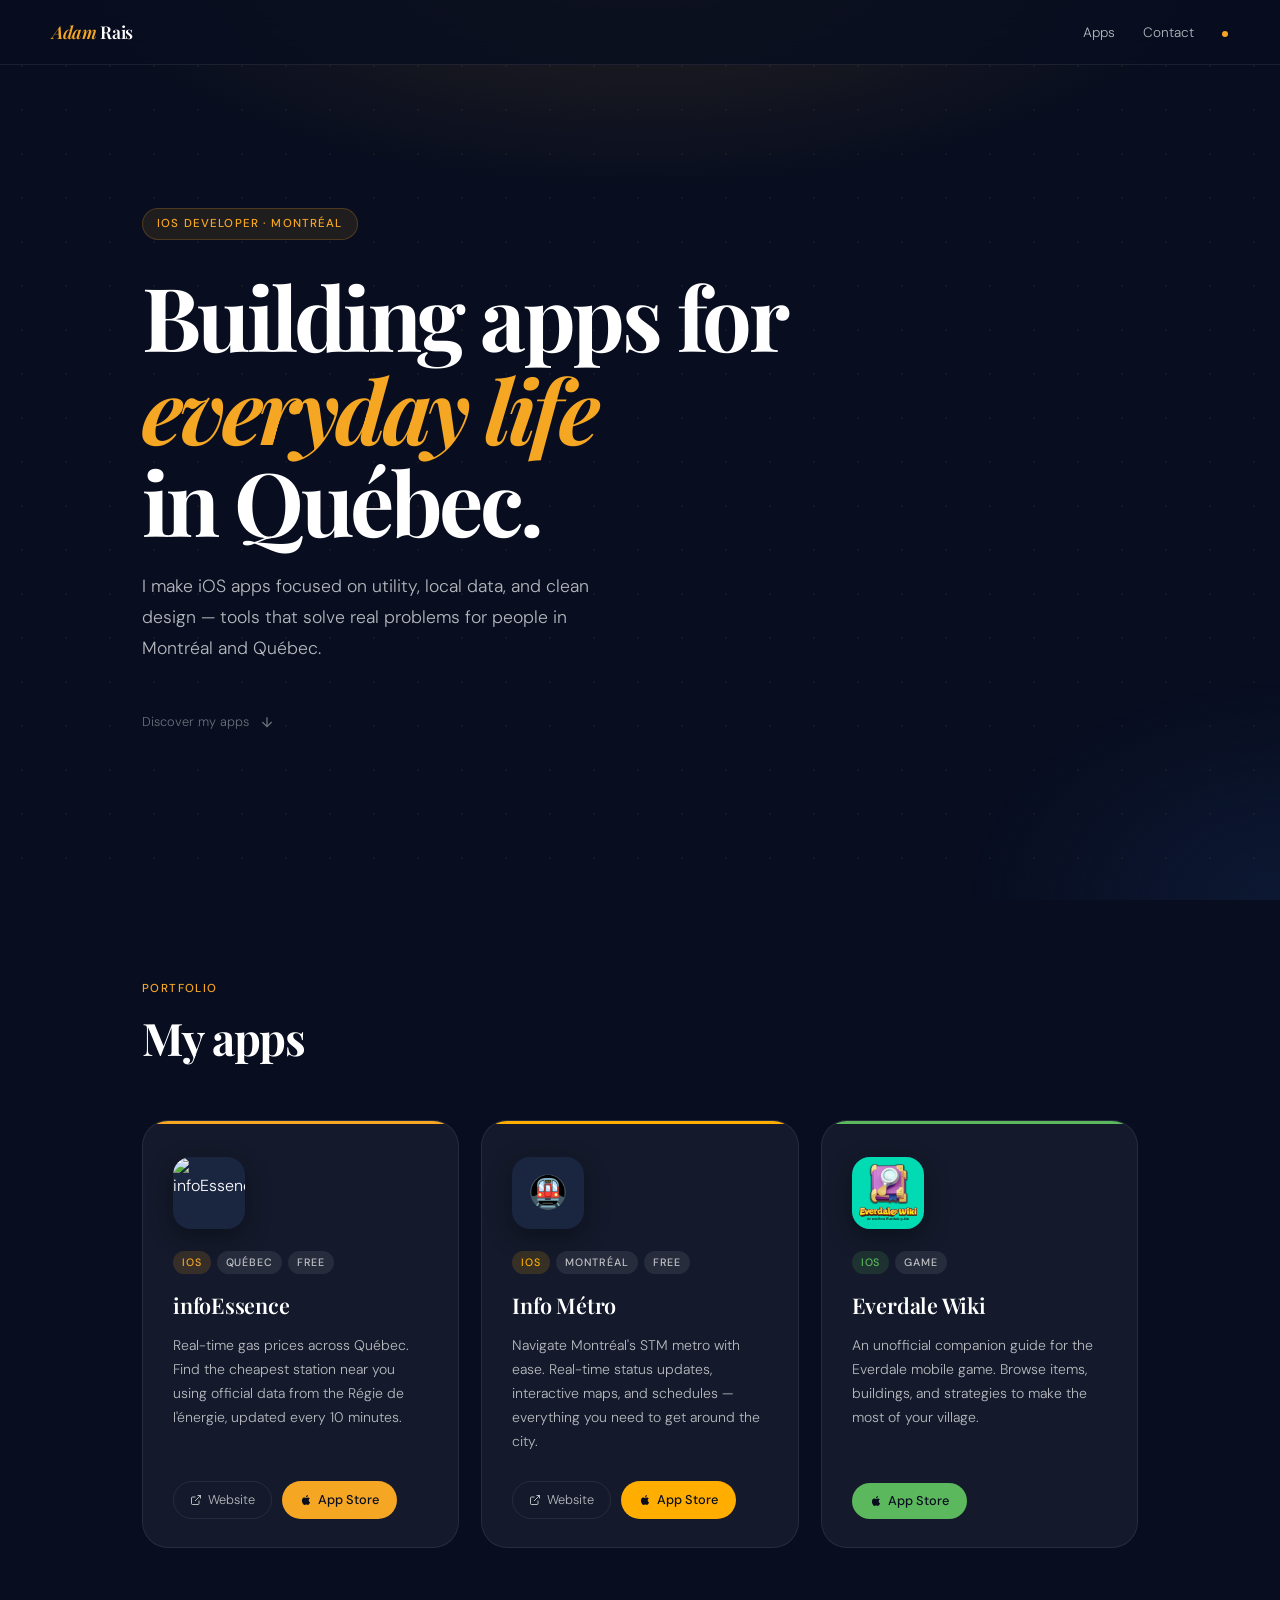
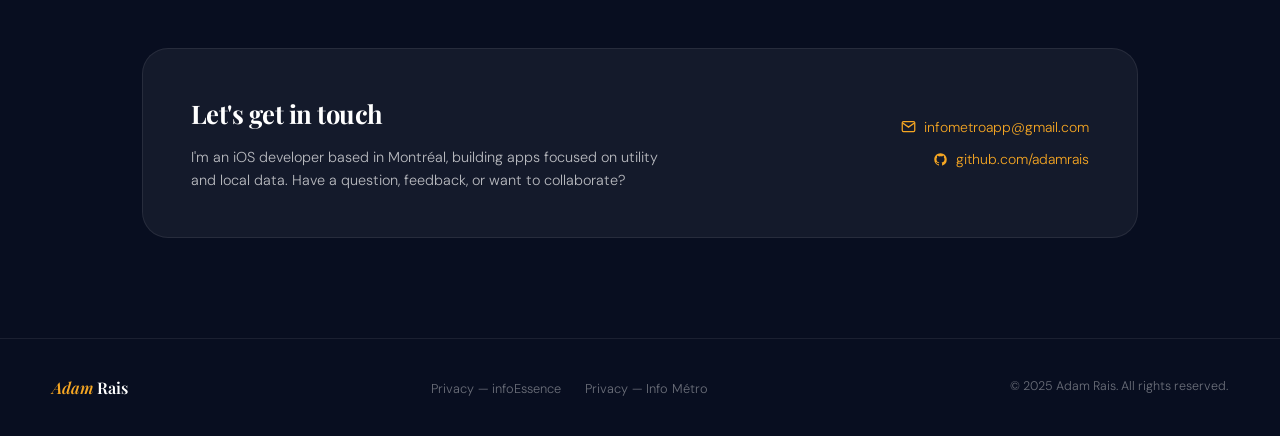
==== index.html @ 0dd18878 "Redesign as app portfolio — infoEssence, Info Métro, Everdale Wiki" ====
<!DOCTYPE html>
<html lang="en">
<head>
  <meta charset="UTF-8" />
  <meta name="viewport" content="width=device-width, initial-scale=1.0" />
  <title>Adam Rais — iOS Developer</title>
  <meta name="description" content="iOS apps by Adam Rais — Montréal-based developer building tools for everyday life in Québec." />
  <meta property="og:title" content="Adam Rais — iOS Developer" />
  <meta property="og:description" content="iOS apps built in Montréal." />
  <link rel="icon" href="assets/favicon.png" />
  <link rel="preconnect" href="https://fonts.googleapis.com" />
  <link rel="preconnect" href="https://fonts.gstatic.com" crossorigin />
  <link href="https://fonts.googleapis.com/css2?family=Playfair+Display:ital,wght@0,600;0,700;1,500&family=DM+Sans:opsz,wght@9..40,300;9..40,400;9..40,500&display=swap" rel="stylesheet" />
  <style>
    *, *::before, *::after { box-sizing: border-box; margin: 0; padding: 0; }
    :root {
      --bg: #080E20; --amber: #F5A623;
      --w: #FFFFFF; --w70: rgba(255,255,255,.70);
      --w40: rgba(255,255,255,.40); --w08: rgba(255,255,255,.08);
      --w05: rgba(255,255,255,.05);
    }
    html { scroll-behavior: smooth; }
    body {
      background: var(--bg); color: var(--w);
      font-family: 'DM Sans', system-ui, sans-serif;
      font-weight: 300; line-height: 1.6; overflow-x: hidden;
    }
    body::before {
      content: ''; position: fixed; inset: 0;
      background:
        radial-gradient(ellipse 80% 50% at 50% -8%, rgba(245,166,35,.14) 0%, transparent 60%),
        radial-gradient(ellipse 40% 40% at 100% 100%, rgba(14,27,56,.8) 0%, transparent 60%);
      pointer-events: none; z-index: 0;
    }
    body::after {
      content: ''; position: fixed; inset: 0;
      background-image: radial-gradient(circle, rgba(245,166,35,.06) 1px, transparent 1px);
      background-size: 44px 44px; pointer-events: none; z-index: 0;
    }
    nav {
      position: fixed; top: 0; left: 0; right: 0; z-index: 100;
      display: flex; align-items: center; justify-content: space-between;
      padding: 18px 52px;
      background: rgba(8,14,32,.80);
      backdrop-filter: blur(24px); -webkit-backdrop-filter: blur(24px);
      border-bottom: 1px solid var(--w08);
    }
    .nav-name { font-family: 'Playfair Display', serif; font-size: 1.1rem; font-weight: 600; color: var(--w); text-decoration: none; letter-spacing: -.02em; }
    .nav-name em { color: var(--amber); font-style: italic; }
    .nav-links { display: flex; align-items: center; gap: 28px; list-style: none; }
    .nav-links a { color: var(--w70); text-decoration: none; font-size: .85rem; transition: color .2s; }
    .nav-links a:hover { color: var(--w); }
    .nav-dot { display: inline-block; width: 6px; height: 6px; background: var(--amber); border-radius: 50%; animation: blink 2.5s infinite; }
    @keyframes blink { 0%,100%{opacity:1} 50%{opacity:.3} }
    .hero {
      position: relative; z-index: 1; min-height: 100svh;
      display: flex; flex-direction: column; justify-content: center; align-items: flex-start;
      padding: 120px 52px 80px; max-width: 1100px; margin: 0 auto;
      animation: fadeUp .8s ease both;
    }
    .hero-eyebrow {
      display: inline-flex; align-items: center; gap: 8px;
      background: rgba(245,166,35,.10); border: 1px solid rgba(245,166,35,.22);
      border-radius: 100px; padding: 6px 14px;
      font-size: .72rem; font-weight: 500; color: var(--amber);
      letter-spacing: .1em; text-transform: uppercase; margin-bottom: 30px;
    }
    h1 {
      font-family: 'Playfair Display', serif;
      font-size: clamp(3rem, 7vw, 5.5rem);
      font-weight: 700; line-height: 1.05; letter-spacing: -.04em; margin-bottom: 24px;
    }
    h1 em { color: var(--amber); font-style: italic; }
    .hero-sub { font-size: 1.1rem; color: var(--w70); max-width: 500px; line-height: 1.75; margin-bottom: 48px; }
    .hero-scroll { display: flex; align-items: center; gap: 10px; font-size: .8rem; color: var(--w40); text-decoration: none; transition: color .2s; }
    .hero-scroll:hover { color: var(--w70); }
    .hero-scroll svg { animation: bounce 2s infinite; }
    @keyframes bounce { 0%,100%{transform:translateY(0)} 50%{transform:translateY(5px)} }
    .apps { position: relative; z-index: 1; padding: 80px 52px 100px; max-width: 1100px; margin: 0 auto; }
    .section-label { font-size: .72rem; font-weight: 500; letter-spacing: .12em; text-transform: uppercase; color: var(--amber); margin-bottom: 14px; }
    .section-title { font-family: 'Playfair Display', serif; font-size: clamp(1.8rem, 3.5vw, 2.8rem); font-weight: 700; letter-spacing: -.025em; margin-bottom: 56px; line-height: 1.15; }
    .apps-grid { display: grid; grid-template-columns: repeat(3, 1fr); gap: 22px; }
    .app-card {
      position: relative; overflow: hidden;
      background: var(--w05); border: 1px solid var(--w08); border-radius: 26px;
      padding: 36px 30px 28px; display: flex; flex-direction: column;
      transition: transform .3s, border-color .3s;
      animation: fadeUp .7s ease both;
    }
    .app-card:nth-child(2) { animation-delay: .1s; }
    .app-card:nth-child(3) { animation-delay: .2s; }
    .app-card::before {
      content: ''; position: absolute; top: 0; left: 0; right: 0; height: 3px;
      background: var(--card-accent, var(--amber)); border-radius: 26px 26px 0 0;
    }
    .app-card::after {
      content: ''; position: absolute; inset: 0;
      background: radial-gradient(circle at 15% 15%, color-mix(in srgb, var(--card-accent, var(--amber)) 8%, transparent) 0%, transparent 55%);
      opacity: 0; transition: opacity .3s; pointer-events: none;
    }
    .app-card:hover { transform: translateY(-5px); border-color: rgba(255,255,255,.14); }
    .app-card:hover::after { opacity: 1; }
    .card-essence  { --card-accent: #F5A623; }
    .card-metro    { --card-accent: #FFAE00; }
    .card-everdale { --card-accent: #5CB85C; }
    .card-icon {
      width: 72px; height: 72px; border-radius: 18px; overflow: hidden;
      margin-bottom: 22px; box-shadow: 0 8px 24px rgba(0,0,0,.35);
      background: #1a2540; flex-shrink: 0;
    }
    .card-icon img { width: 100%; height: 100%; object-fit: cover; display: block; }
    .card-icon-placeholder { width: 100%; height: 100%; display: flex; align-items: center; justify-content: center; font-size: 2rem; }
    .card-tags { display: flex; gap: 6px; flex-wrap: wrap; margin-bottom: 14px; }
    .tag { font-size: .67rem; font-weight: 500; letter-spacing: .08em; text-transform: uppercase; padding: 3px 9px; border-radius: 100px; background: var(--w08); color: var(--w70); }
    .tag-accent { background: color-mix(in srgb, var(--card-accent, var(--amber)) 15%, transparent); color: var(--card-accent, var(--amber)); }
    .card-name { font-family: 'Playfair Display', serif; font-size: 1.35rem; font-weight: 600; letter-spacing: -.01em; margin-bottom: 10px; }
    .card-desc { font-size: .875rem; color: var(--w70); line-height: 1.72; flex: 1; margin-bottom: 28px; }
    .card-actions { display: flex; gap: 10px; flex-wrap: wrap; }
    .btn-outline {
      display: inline-flex; align-items: center; gap: 6px;
      border: 1px solid var(--w08); color: var(--w70); background: transparent;
      padding: 8px 16px; border-radius: 100px; font-size: .8rem; text-decoration: none; transition: all .2s;
    }
    .btn-outline:hover { border-color: rgba(255,255,255,.22); color: var(--w); }
    .btn-accent {
      display: inline-flex; align-items: center; gap: 6px;
      background: var(--card-accent, var(--amber)); color: #080E20;
      padding: 8px 18px; border-radius: 100px; font-size: .8rem; font-weight: 500; text-decoration: none; transition: all .2s;
    }
    .btn-accent:hover { filter: brightness(1.1); transform: translateY(-1px); }
    .about { position: relative; z-index: 1; padding: 0 52px 100px; max-width: 1100px; margin: 0 auto; }
    .about-card {
      display: flex; align-items: center; justify-content: space-between; gap: 40px;
      background: var(--w05); border: 1px solid var(--w08); border-radius: 26px; padding: 44px 48px;
    }
    .about-text h2 { font-family: 'Playfair Display', serif; font-size: 1.6rem; font-weight: 700; letter-spacing: -.02em; margin-bottom: 12px; }
    .about-text p { color: var(--w70); font-size: .9rem; max-width: 480px; }
    .about-contact { flex-shrink: 0; display: flex; flex-direction: column; gap: 10px; align-items: flex-end; }
    .contact-link { display: inline-flex; align-items: center; gap: 8px; color: var(--amber); text-decoration: none; font-size: .875rem; transition: opacity .2s; }
    .contact-link:hover { opacity: .75; }
    footer {
      position: relative; z-index: 1; padding: 36px 52px;
      border-top: 1px solid var(--w08);
      display: flex; align-items: center; justify-content: space-between; gap: 16px; flex-wrap: wrap;
    }
    .footer-brand { font-family: 'Playfair Display', serif; font-size: 1rem; font-weight: 600; }
    .footer-brand em { color: var(--amber); font-style: italic; }
    .footer-links { display: flex; gap: 24px; list-style: none; }
    .footer-links a { font-size: .8rem; color: var(--w40); text-decoration: none; transition: color .2s; }
    .footer-links a:hover { color: var(--w70); }
    .footer-copy { font-size: .78rem; color: var(--w40); }
    @keyframes fadeUp { from{opacity:0;transform:translateY(22px)} to{opacity:1;transform:translateY(0)} }
    @media (max-width: 900px) {
      nav, .hero, .apps, .about, footer { padding-inline: 24px; }
      .apps-grid { grid-template-columns: 1fr; max-width: 480px; }
      .about-card { flex-direction: column; padding: 32px 28px; }
      .about-contact { align-items: flex-start; }
      footer { flex-direction: column; align-items: flex-start; }
    }
    @media (max-width: 600px) { nav { padding: 14px 20px; } .nav-links li:not(:last-child){display:none;} }
  </style>
</head>
<body>
  <nav>
    <a href="/" class="nav-name"><em>Adam</em> Rais</a>
    <ul class="nav-links">
      <li><a href="#apps">Apps</a></li>
      <li><a href="#about">Contact</a></li>
      <li><span class="nav-dot"></span></li>
    </ul>
  </nav>

  <section class="hero">
    <div class="hero-eyebrow">iOS Developer · Montréal</div>
    <h1>Building apps for<br /><em>everyday life</em><br />in Québec.</h1>
    <p class="hero-sub">I make iOS apps focused on utility, local data, and clean design — tools that solve real problems for people in Montréal and Québec.</p>
    <a href="#apps" class="hero-scroll">
      Discover my apps
      <svg width="16" height="16" viewBox="0 0 24 24" fill="none" stroke="currentColor" stroke-width="2"><path d="M12 5v14M5 12l7 7 7-7"/></svg>
    </a>
  </section>

  <section class="apps" id="apps">
    <p class="section-label">Portfolio</p>
    <h2 class="section-title">My apps</h2>
    <div class="apps-grid">

      <div class="app-card card-essence">
        <div class="card-icon"><img src="https://adamrais.github.io/infoEssenceWebsite/icon.png" alt="infoEssence" /></div>
        <div class="card-tags"><span class="tag tag-accent">iOS</span><span class="tag">Québec</span><span class="tag">Free</span></div>
        <h3 class="card-name">infoEssence</h3>
        <p class="card-desc">Real-time gas prices across Québec. Find the cheapest station near you using official data from the Régie de l'énergie, updated every 10 minutes.</p>
        <div class="card-actions">
          <a href="https://adamrais.github.io/infoEssenceWebsite/" class="btn-outline" target="_blank">
            <svg width="12" height="12" viewBox="0 0 24 24" fill="none" stroke="currentColor" stroke-width="2"><path d="M18 13v6a2 2 0 01-2 2H5a2 2 0 01-2-2V8a2 2 0 012-2h6"/><polyline points="15 3 21 3 21 9"/><line x1="10" y1="14" x2="21" y2="3"/></svg>
            Website
          </a>
          <a href="#" class="btn-accent">
            <svg width="12" viewBox="0 0 24 24" fill="currentColor"><path d="M18.71 19.5c-.83 1.24-1.71 2.45-3.05 2.47-1.34.03-1.77-.79-3.29-.79-1.53 0-2 .77-3.27.82-1.31.05-2.3-1.32-3.14-2.53C4.25 17 2.94 12.45 4.7 9.39c.87-1.52 2.43-2.48 4.12-2.51 1.28-.02 2.5.87 3.29.87.78 0 2.26-1.07 3.8-.91.65.03 2.47.26 3.64 1.98-.09.06-2.17 1.28-2.15 3.81.03 3.02 2.65 4.03 2.68 4.04-.03.07-.42 1.44-1.38 2.83M13 3.5c.73-.83 1.94-1.46 2.94-1.5.13 1.17-.34 2.35-1.04 3.19-.69.85-1.83 1.51-2.95 1.42-.15-1.15.41-2.35 1.05-3.11z"/></svg>
            App Store
          </a>
        </div>
      </div>

      <div class="app-card card-metro">
        <div class="card-icon"><div class="card-icon-placeholder">🚇</div></div>
        <div class="card-tags"><span class="tag tag-accent">iOS</span><span class="tag">Montréal</span><span class="tag">Free</span></div>
        <h3 class="card-name">Info Métro</h3>
        <p class="card-desc">Navigate Montréal's STM metro with ease. Real-time status updates, interactive maps, and schedules — everything you need to get around the city.</p>
        <div class="card-actions">
          <a href="https://adamrais.github.io/MontrealMetroApp-website/" class="btn-outline" target="_blank">
            <svg width="12" height="12" viewBox="0 0 24 24" fill="none" stroke="currentColor" stroke-width="2"><path d="M18 13v6a2 2 0 01-2 2H5a2 2 0 01-2-2V8a2 2 0 012-2h6"/><polyline points="15 3 21 3 21 9"/><line x1="10" y1="14" x2="21" y2="3"/></svg>
            Website
          </a>
          <a href="#" class="btn-accent">
            <svg width="12" viewBox="0 0 24 24" fill="currentColor"><path d="M18.71 19.5c-.83 1.24-1.71 2.45-3.05 2.47-1.34.03-1.77-.79-3.29-.79-1.53 0-2 .77-3.27.82-1.31.05-2.3-1.32-3.14-2.53C4.25 17 2.94 12.45 4.7 9.39c.87-1.52 2.43-2.48 4.12-2.51 1.28-.02 2.5.87 3.29.87.78 0 2.26-1.07 3.8-.91.65.03 2.47.26 3.64 1.98-.09.06-2.17 1.28-2.15 3.81.03 3.02 2.65 4.03 2.68 4.04-.03.07-.42 1.44-1.38 2.83M13 3.5c.73-.83 1.94-1.46 2.94-1.5.13 1.17-.34 2.35-1.04 3.19-.69.85-1.83 1.51-2.95 1.42-.15-1.15.41-2.35 1.05-3.11z"/></svg>
            App Store
          </a>
        </div>
      </div>

      <div class="app-card card-everdale">
        <div class="card-icon"><img src="content/image/r7oq3kgfjnaswg86ft4i.png" alt="Everdale Wiki" /></div>
        <div class="card-tags"><span class="tag tag-accent">iOS</span><span class="tag">Game</span></div>
        <h3 class="card-name">Everdale Wiki</h3>
        <p class="card-desc">An unofficial companion guide for the Everdale mobile game. Browse items, buildings, and strategies to make the most of your village.</p>
        <div class="card-actions">
          <a href="https://apps.apple.com/can/app/everdale-wiki/id1604681047" class="btn-accent" target="_blank">
            <svg width="12" viewBox="0 0 24 24" fill="currentColor"><path d="M18.71 19.5c-.83 1.24-1.71 2.45-3.05 2.47-1.34.03-1.77-.79-3.29-.79-1.53 0-2 .77-3.27.82-1.31.05-2.3-1.32-3.14-2.53C4.25 17 2.94 12.45 4.7 9.39c.87-1.52 2.43-2.48 4.12-2.51 1.28-.02 2.5.87 3.29.87.78 0 2.26-1.07 3.8-.91.65.03 2.47.26 3.64 1.98-.09.06-2.17 1.28-2.15 3.81.03 3.02 2.65 4.03 2.68 4.04-.03.07-.42 1.44-1.38 2.83M13 3.5c.73-.83 1.94-1.46 2.94-1.5.13 1.17-.34 2.35-1.04 3.19-.69.85-1.83 1.51-2.95 1.42-.15-1.15.41-2.35 1.05-3.11z"/></svg>
            App Store
          </a>
        </div>
      </div>

    </div>
  </section>

  <section class="about" id="about">
    <div class="about-card">
      <div class="about-text">
        <h2>Let's get in touch</h2>
        <p>I'm an iOS developer based in Montréal, building apps focused on utility and local data. Have a question, feedback, or want to collaborate?</p>
      </div>
      <div class="about-contact">
        <a href="mailto:infometroapp@gmail.com" class="contact-link">
          <svg width="15" height="15" viewBox="0 0 24 24" fill="none" stroke="currentColor" stroke-width="2"><path d="M4 4h16c1.1 0 2 .9 2 2v12c0 1.1-.9 2-2 2H4c-1.1 0-2-.9-2-2V6c0-1.1.9-2 2-2z"/><polyline points="22,6 12,13 2,6"/></svg>
          infometroapp@gmail.com
        </a>
        <a href="https://github.com/adamrais" class="contact-link" target="_blank">
          <svg width="15" height="15" viewBox="0 0 24 24" fill="currentColor"><path d="M12 2C6.477 2 2 6.484 2 12.017c0 4.425 2.865 8.18 6.839 9.504.5.092.682-.217.682-.483 0-.237-.008-.868-.013-1.703-2.782.605-3.369-1.343-3.369-1.343-.454-1.158-1.11-1.466-1.11-1.466-.908-.62.069-.608.069-.608 1.003.07 1.531 1.032 1.531 1.032.892 1.53 2.341 1.088 2.91.832.092-.647.35-1.088.636-1.338-2.22-.253-4.555-1.113-4.555-4.951 0-1.093.39-1.988 1.029-2.688-.103-.253-.446-1.272.098-2.65 0 0 .84-.27 2.75 1.026A9.564 9.564 0 0112 6.844c.85.004 1.705.115 2.504.337 1.909-1.296 2.747-1.027 2.747-1.027.546 1.379.202 2.398.1 2.651.64.7 1.028 1.595 1.028 2.688 0 3.848-2.339 4.695-4.566 4.943.359.309.678.92.678 1.855 0 1.338-.012 2.419-.012 2.747 0 .268.18.58.688.482A10.019 10.019 0 0022 12.017C22 6.484 17.522 2 12 2z"/></svg>
          github.com/adamrais
        </a>
      </div>
    </div>
  </section>

  <footer>
    <span class="footer-brand"><em>Adam</em> Rais</span>
    <ul class="footer-links">
      <li><a href="https://adamrais.github.io/infoEssenceWebsite/privacy.html">Privacy — infoEssence</a></li>
      <li><a href="https://adamrais.github.io/MontrealMetroApp-website/privacy.html">Privacy — Info Métro</a></li>
    </ul>
    <span class="footer-copy">© 2025 Adam Rais. All rights reserved.</span>
  </footer>
</body>
</html>
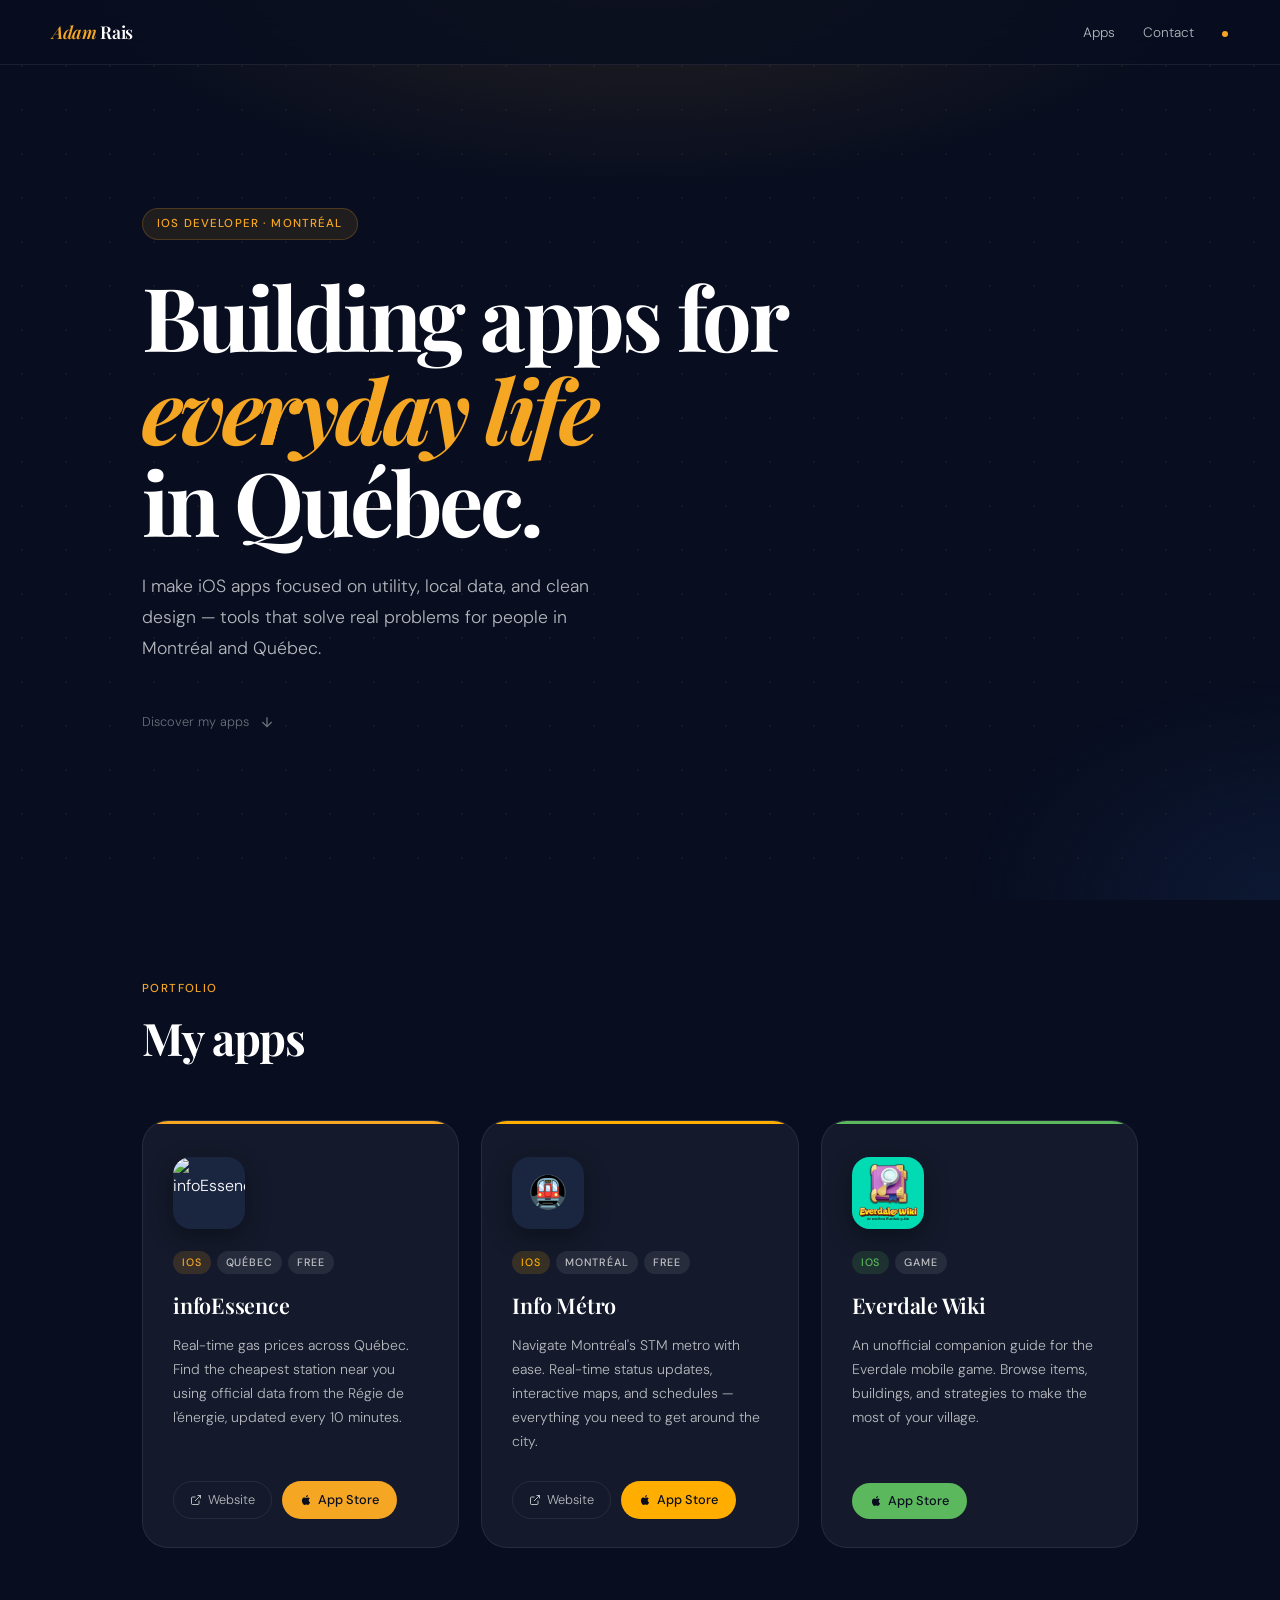
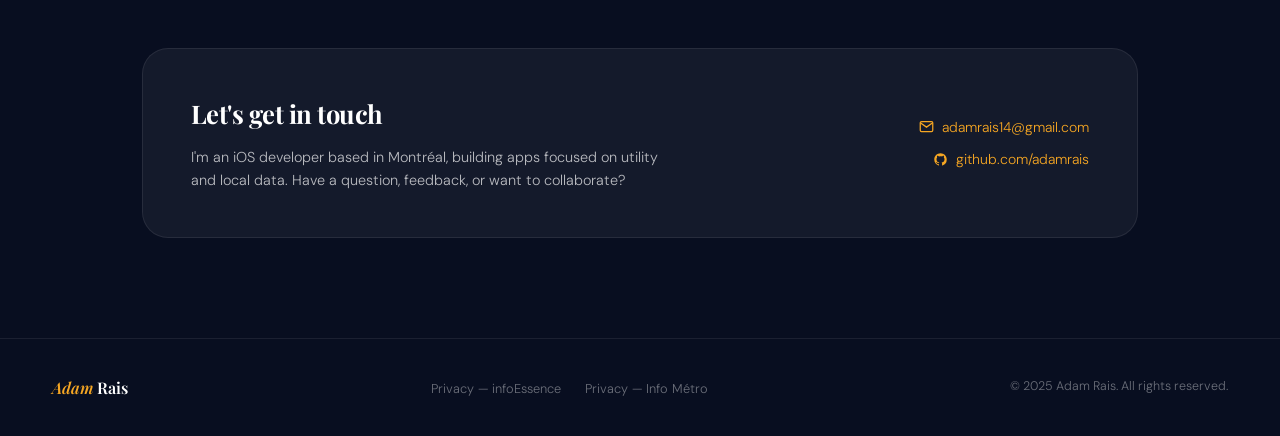
==== commit 8e66504a: "Update contact email to adamrais14@gmail.com" ====
--- a/index.html
+++ b/index.html
@@ -242,9 +242,9 @@
         <p>I'm an iOS developer based in Montréal, building apps focused on utility and local data. Have a question, feedback, or want to collaborate?</p>
       </div>
       <div class="about-contact">
-        <a href="mailto:infometroapp@gmail.com" class="contact-link">
+        <a href="mailto:adamrais14@gmail.com" class="contact-link">
           <svg width="15" height="15" viewBox="0 0 24 24" fill="none" stroke="currentColor" stroke-width="2"><path d="M4 4h16c1.1 0 2 .9 2 2v12c0 1.1-.9 2-2 2H4c-1.1 0-2-.9-2-2V6c0-1.1.9-2 2-2z"/><polyline points="22,6 12,13 2,6"/></svg>
-          infometroapp@gmail.com
+          adamrais14@gmail.com
         </a>
         <a href="https://github.com/adamrais" class="contact-link" target="_blank">
           <svg width="15" height="15" viewBox="0 0 24 24" fill="currentColor"><path d="M12 2C6.477 2 2 6.484 2 12.017c0 4.425 2.865 8.18 6.839 9.504.5.092.682-.217.682-.483 0-.237-.008-.868-.013-1.703-2.782.605-3.369-1.343-3.369-1.343-.454-1.158-1.11-1.466-1.11-1.466-.908-.62.069-.608.069-.608 1.003.07 1.531 1.032 1.531 1.032.892 1.53 2.341 1.088 2.91.832.092-.647.35-1.088.636-1.338-2.22-.253-4.555-1.113-4.555-4.951 0-1.093.39-1.988 1.029-2.688-.103-.253-.446-1.272.098-2.65 0 0 .84-.27 2.75 1.026A9.564 9.564 0 0112 6.844c.85.004 1.705.115 2.504.337 1.909-1.296 2.747-1.027 2.747-1.027.546 1.379.202 2.398.1 2.651.64.7 1.028 1.595 1.028 2.688 0 3.848-2.339 4.695-4.566 4.943.359.309.678.92.678 1.855 0 1.338-.012 2.419-.012 2.747 0 .268.18.58.688.482A10.019 10.019 0 0022 12.017C22 6.484 17.522 2 12 2z"/></svg>
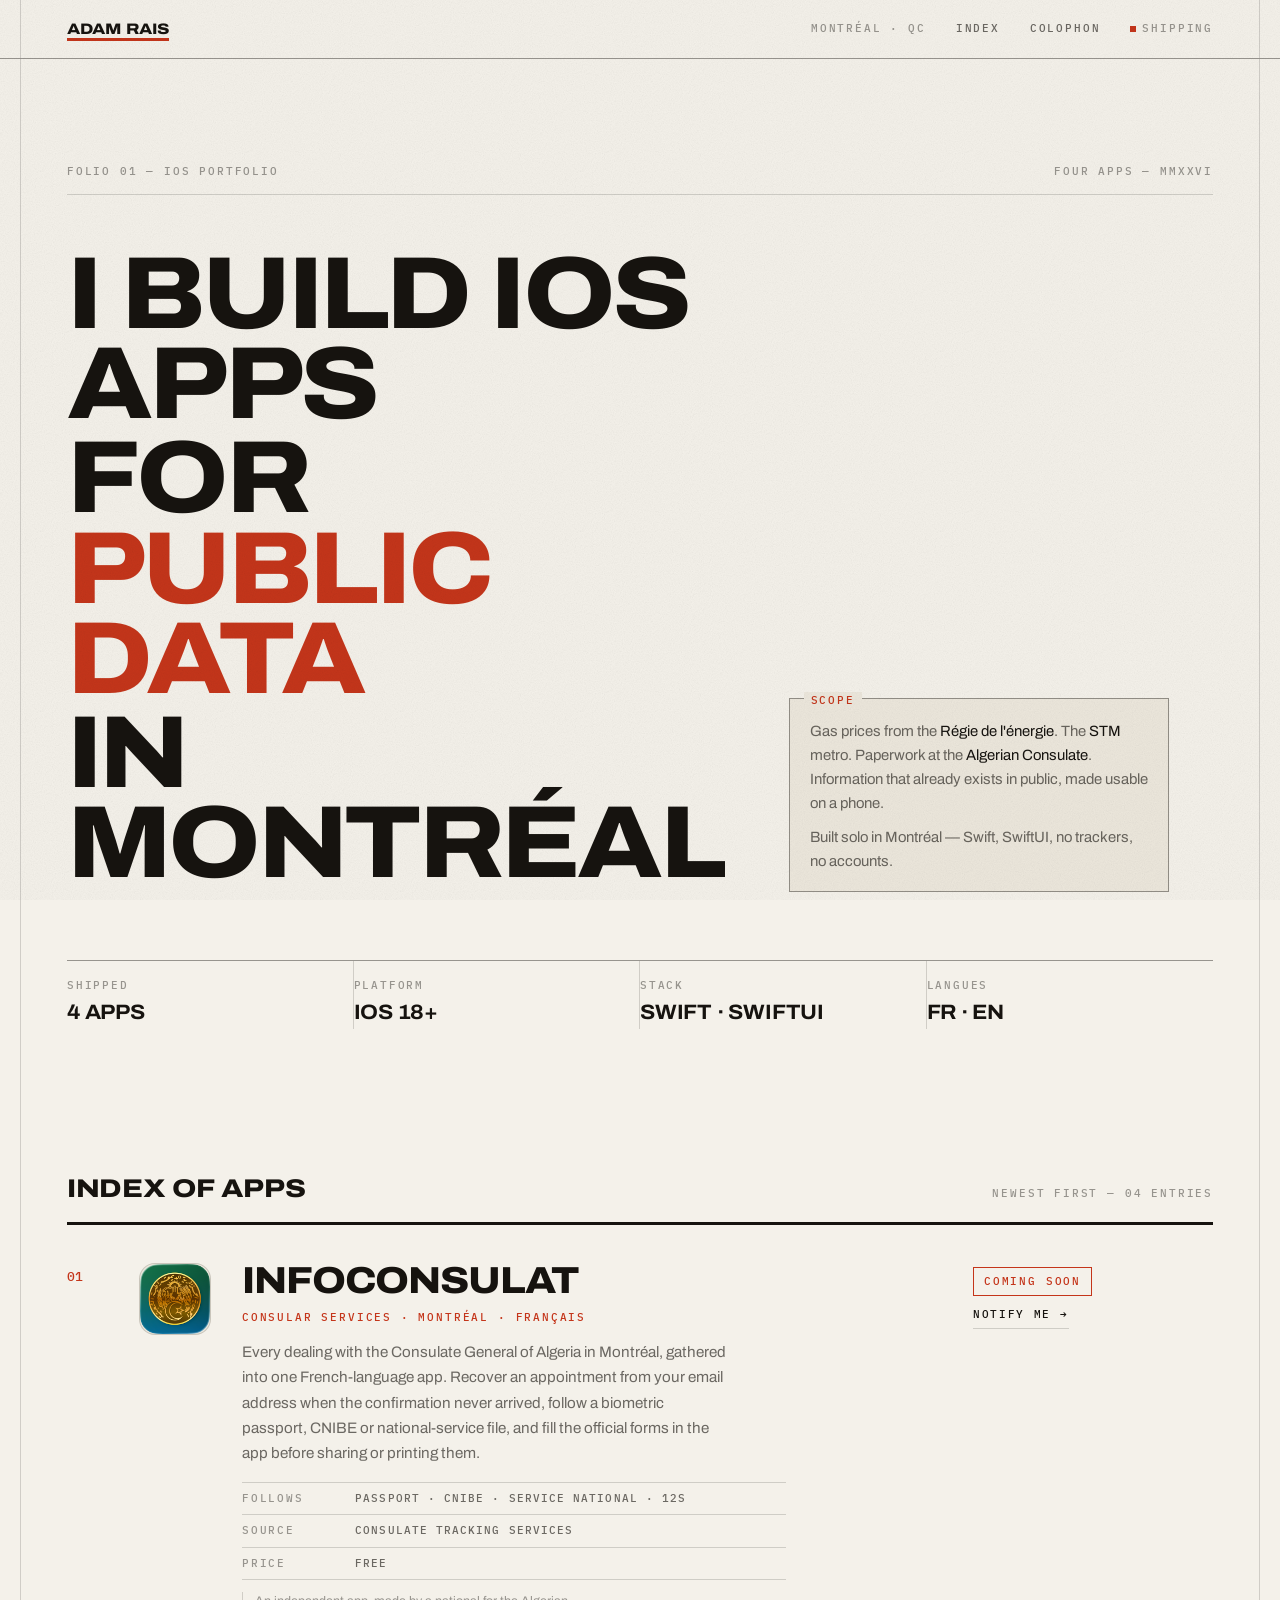
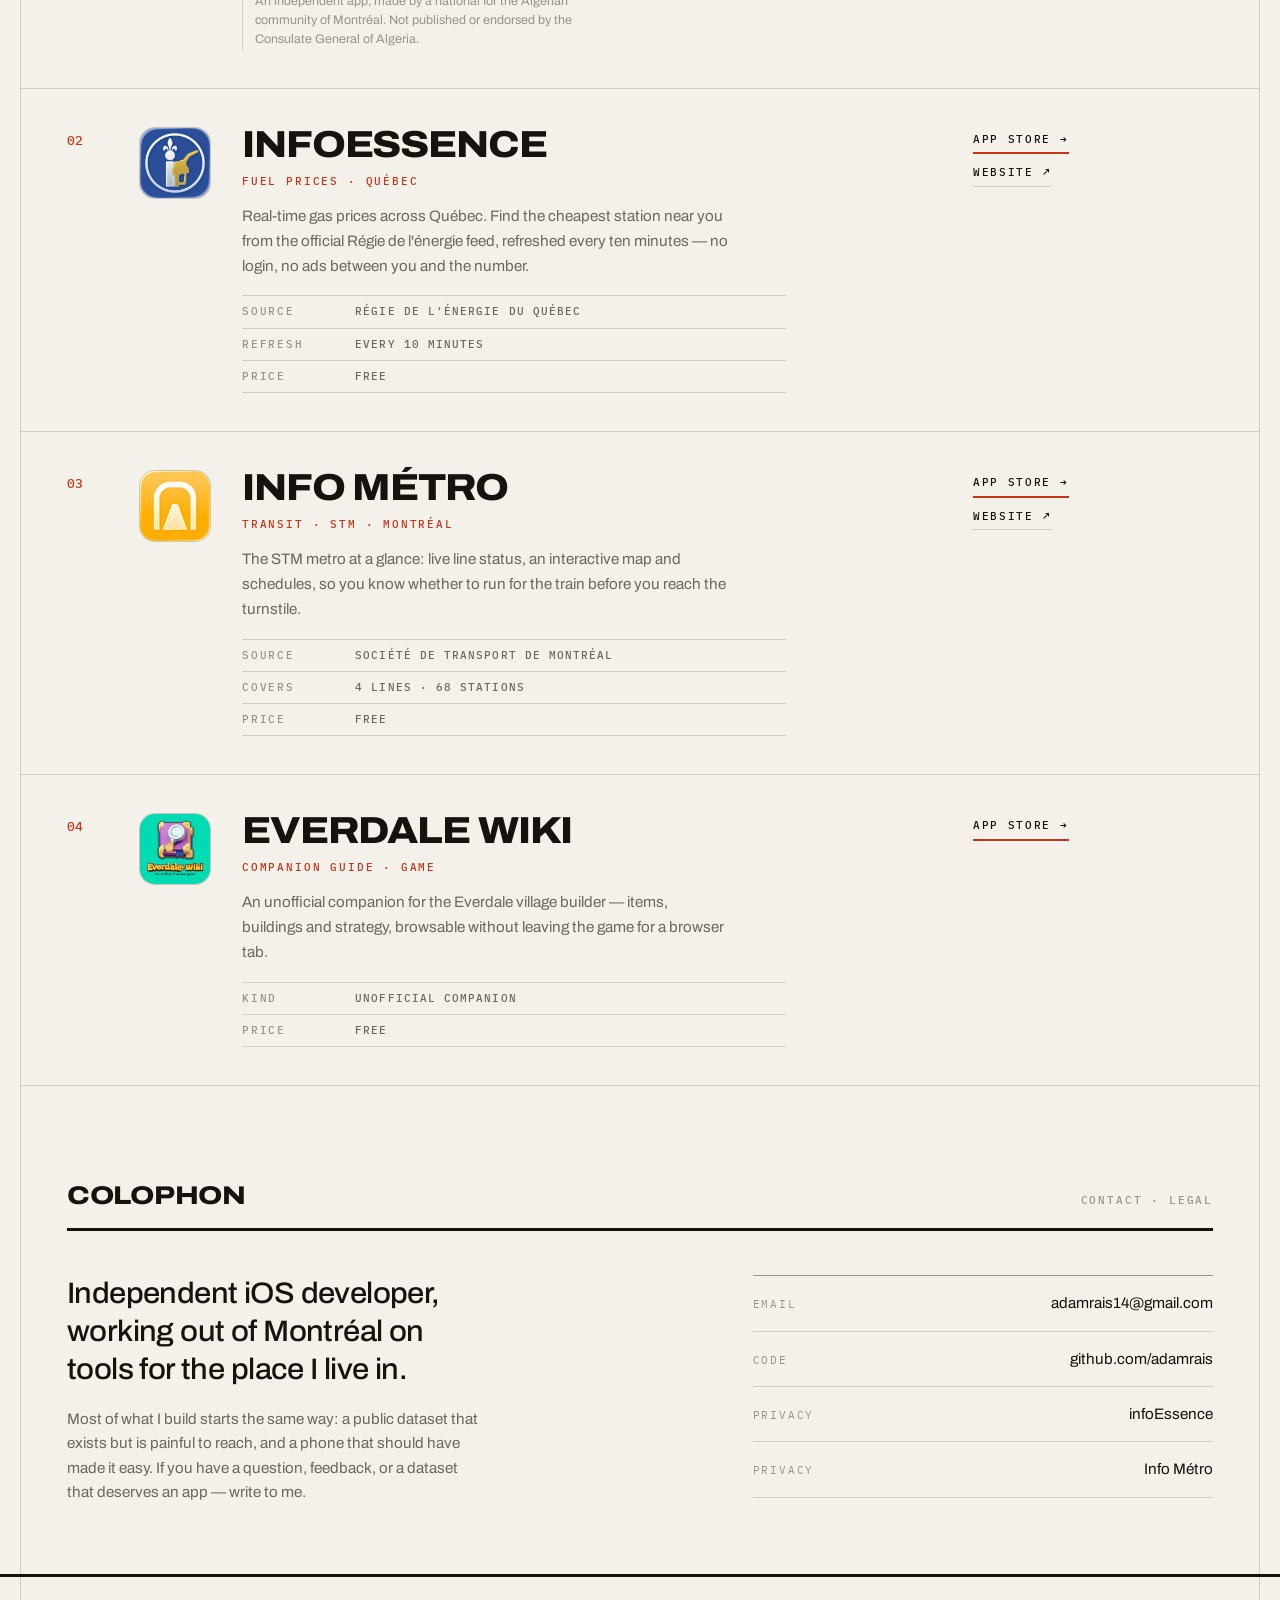
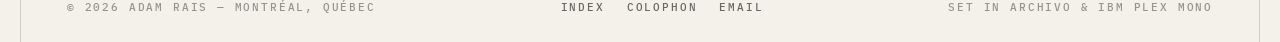
==== commit c55d6ab6: "Redesign portfolio and add app catalog This commit refreshes the portfolio with a new editorial layo" ====
--- a/index.html
+++ b/index.html
@@ -3,264 +3,531 @@
 <head>
   <meta charset="UTF-8" />
   <meta name="viewport" content="width=device-width, initial-scale=1.0" />
-  <title>Adam Rais — iOS Developer</title>
-  <meta name="description" content="iOS apps by Adam Rais — Montréal-based developer building tools for everyday life in Québec." />
-  <meta property="og:title" content="Adam Rais — iOS Developer" />
-  <meta property="og:description" content="iOS apps built in Montréal." />
+  <title>Adam Rais — iOS Developer, Montréal</title>
+  <meta name="description" content="iOS apps by Adam Rais — a Montréal developer turning public data into everyday tools: gas prices in Québec, the STM metro, and Algerian consular paperwork." />
+  <meta name="theme-color" content="#F4F1EA" />
+  <meta property="og:type" content="website" />
+  <meta property="og:title" content="Adam Rais — iOS Developer, Montréal" />
+  <meta property="og:description" content="Four iOS apps built in Montréal, turning public data into everyday tools." />
   <link rel="icon" href="assets/favicon.png" />
   <link rel="preconnect" href="https://fonts.googleapis.com" />
   <link rel="preconnect" href="https://fonts.gstatic.com" crossorigin />
-  <link href="https://fonts.googleapis.com/css2?family=Playfair+Display:ital,wght@0,600;0,700;1,500&family=DM+Sans:opsz,wght@9..40,300;9..40,400;9..40,500&display=swap" rel="stylesheet" />
+  <link href="https://fonts.googleapis.com/css2?family=Archivo:wdth,wght@62..125,400..900&family=IBM+Plex+Mono:wght@400;500&display=swap" rel="stylesheet" />
   <style>
     *, *::before, *::after { box-sizing: border-box; margin: 0; padding: 0; }
+
     :root {
-      --bg: #080E20; --amber: #F5A623;
-      --w: #FFFFFF; --w70: rgba(255,255,255,.70);
-      --w40: rgba(255,255,255,.40); --w08: rgba(255,255,255,.08);
-      --w05: rgba(255,255,255,.05);
-    }
-    html { scroll-behavior: smooth; }
+      --paper:   #F4F1EA;
+      --paper-2: #ECE7DC;
+      --ink:     #16130F;
+      --signal:  #C4351A;
+      --signal-lift: #FF6A3D;
+      --rule:    rgba(22,19,15,.16);
+      --rule-hard: rgba(22,19,15,.42);
+      --ink-60:  rgba(22,19,15,.62);
+      --ink-40:  rgba(22,19,15,.42);
+      --pad: clamp(18px, 4vw, 46px);
+      --display: 'Archivo', 'Helvetica Neue', Helvetica, Arial, sans-serif;
+      --mono: 'IBM Plex Mono', ui-monospace, 'SF Mono', Menlo, monospace;
+    }
+
+    html { scroll-behavior: smooth; -webkit-text-size-adjust: 100%; }
+
     body {
-      background: var(--bg); color: var(--w);
-      font-family: 'DM Sans', system-ui, sans-serif;
-      font-weight: 300; line-height: 1.6; overflow-x: hidden;
-    }
-    body::before {
-      content: ''; position: fixed; inset: 0;
-      background:
-        radial-gradient(ellipse 80% 50% at 50% -8%, rgba(245,166,35,.14) 0%, transparent 60%),
-        radial-gradient(ellipse 40% 40% at 100% 100%, rgba(14,27,56,.8) 0%, transparent 60%);
-      pointer-events: none; z-index: 0;
-    }
+      background: var(--paper);
+      color: var(--ink);
+      font-family: var(--display);
+      font-size: 16px;
+      line-height: 1.6;
+      font-variation-settings: 'wdth' 100;
+      -webkit-font-smoothing: antialiased;
+      overflow-x: hidden;
+    }
+
+    /* Paper grain. Multiplied over everything, including the inverted rows. */
     body::after {
-      content: ''; position: fixed; inset: 0;
-      background-image: radial-gradient(circle, rgba(245,166,35,.06) 1px, transparent 1px);
-      background-size: 44px 44px; pointer-events: none; z-index: 0;
-    }
-    nav {
-      position: fixed; top: 0; left: 0; right: 0; z-index: 100;
+      content: '';
+      position: fixed; inset: 0; z-index: 900; pointer-events: none;
+      opacity: .5; mix-blend-mode: multiply;
+      background-image: url("data:image/svg+xml,%3Csvg xmlns='http://www.w3.org/2000/svg' width='180' height='180'%3E%3Cfilter id='n'%3E%3CfeTurbulence type='fractalNoise' baseFrequency='.9' numOctaves='4' stitchTiles='stitch'/%3E%3CfeColorMatrix type='saturate' values='0'/%3E%3C/filter%3E%3Crect width='100%25' height='100%25' filter='url(%23n)' opacity='.28'/%3E%3C/svg%3E");
+    }
+
+    ::selection { background: var(--signal); color: var(--paper); }
+
+    /* ── Grid frame ─────────────────────────────────────────────
+       Every band carries the same side rules, so they read as two
+       continuous margin lines ruled down the whole page.          */
+    .wrap {
+      width: min(1240px, 100%);
+      margin-inline: auto;
+      padding-inline: var(--pad);
+      border-inline: 1px solid var(--rule);
+    }
+    .bleed { margin-inline: calc(var(--pad) * -1); padding-inline: var(--pad); }
+
+    .mono {
+      font-family: var(--mono);
+      font-size: .67rem;
+      font-weight: 500;
+      letter-spacing: .17em;
+      text-transform: uppercase;
+    }
+
+    /* ── Masthead ──────────────────────────────────────────────── */
+    .masthead {
+      position: sticky; top: 0; z-index: 500;
+      background: var(--paper);
+      border-bottom: 1px solid var(--rule-hard);
+    }
+    .masthead .wrap {
       display: flex; align-items: center; justify-content: space-between;
-      padding: 18px 52px;
-      background: rgba(8,14,32,.80);
-      backdrop-filter: blur(24px); -webkit-backdrop-filter: blur(24px);
-      border-bottom: 1px solid var(--w08);
-    }
-    .nav-name { font-family: 'Playfair Display', serif; font-size: 1.1rem; font-weight: 600; color: var(--w); text-decoration: none; letter-spacing: -.02em; }
-    .nav-name em { color: var(--amber); font-style: italic; }
-    .nav-links { display: flex; align-items: center; gap: 28px; list-style: none; }
-    .nav-links a { color: var(--w70); text-decoration: none; font-size: .85rem; transition: color .2s; }
-    .nav-links a:hover { color: var(--w); }
-    .nav-dot { display: inline-block; width: 6px; height: 6px; background: var(--amber); border-radius: 50%; animation: blink 2.5s infinite; }
-    @keyframes blink { 0%,100%{opacity:1} 50%{opacity:.3} }
-    .hero {
-      position: relative; z-index: 1; min-height: 100svh;
-      display: flex; flex-direction: column; justify-content: center; align-items: flex-start;
-      padding: 120px 52px 80px; max-width: 1100px; margin: 0 auto;
-      animation: fadeUp .8s ease both;
-    }
-    .hero-eyebrow {
-      display: inline-flex; align-items: center; gap: 8px;
-      background: rgba(245,166,35,.10); border: 1px solid rgba(245,166,35,.22);
-      border-radius: 100px; padding: 6px 14px;
-      font-size: .72rem; font-weight: 500; color: var(--amber);
-      letter-spacing: .1em; text-transform: uppercase; margin-bottom: 30px;
-    }
-    h1 {
-      font-family: 'Playfair Display', serif;
-      font-size: clamp(3rem, 7vw, 5.5rem);
-      font-weight: 700; line-height: 1.05; letter-spacing: -.04em; margin-bottom: 24px;
-    }
-    h1 em { color: var(--amber); font-style: italic; }
-    .hero-sub { font-size: 1.1rem; color: var(--w70); max-width: 500px; line-height: 1.75; margin-bottom: 48px; }
-    .hero-scroll { display: flex; align-items: center; gap: 10px; font-size: .8rem; color: var(--w40); text-decoration: none; transition: color .2s; }
-    .hero-scroll:hover { color: var(--w70); }
-    .hero-scroll svg { animation: bounce 2s infinite; }
-    @keyframes bounce { 0%,100%{transform:translateY(0)} 50%{transform:translateY(5px)} }
-    .apps { position: relative; z-index: 1; padding: 80px 52px 100px; max-width: 1100px; margin: 0 auto; }
-    .section-label { font-size: .72rem; font-weight: 500; letter-spacing: .12em; text-transform: uppercase; color: var(--amber); margin-bottom: 14px; }
-    .section-title { font-family: 'Playfair Display', serif; font-size: clamp(1.8rem, 3.5vw, 2.8rem); font-weight: 700; letter-spacing: -.025em; margin-bottom: 56px; line-height: 1.15; }
-    .apps-grid { display: grid; grid-template-columns: repeat(3, 1fr); gap: 22px; }
-    .app-card {
-      position: relative; overflow: hidden;
-      background: var(--w05); border: 1px solid var(--w08); border-radius: 26px;
-      padding: 36px 30px 28px; display: flex; flex-direction: column;
-      transition: transform .3s, border-color .3s;
-      animation: fadeUp .7s ease both;
-    }
-    .app-card:nth-child(2) { animation-delay: .1s; }
-    .app-card:nth-child(3) { animation-delay: .2s; }
-    .app-card::before {
-      content: ''; position: absolute; top: 0; left: 0; right: 0; height: 3px;
-      background: var(--card-accent, var(--amber)); border-radius: 26px 26px 0 0;
-    }
-    .app-card::after {
-      content: ''; position: absolute; inset: 0;
-      background: radial-gradient(circle at 15% 15%, color-mix(in srgb, var(--card-accent, var(--amber)) 8%, transparent) 0%, transparent 55%);
-      opacity: 0; transition: opacity .3s; pointer-events: none;
-    }
-    .app-card:hover { transform: translateY(-5px); border-color: rgba(255,255,255,.14); }
-    .app-card:hover::after { opacity: 1; }
-    .card-essence  { --card-accent: #F5A623; }
-    .card-metro    { --card-accent: #FFAE00; }
-    .card-everdale { --card-accent: #5CB85C; }
-    .card-icon {
-      width: 72px; height: 72px; border-radius: 18px; overflow: hidden;
-      margin-bottom: 22px; box-shadow: 0 8px 24px rgba(0,0,0,.35);
-      background: #1a2540; flex-shrink: 0;
-    }
-    .card-icon img { width: 100%; height: 100%; object-fit: cover; display: block; }
-    .card-icon-placeholder { width: 100%; height: 100%; display: flex; align-items: center; justify-content: center; font-size: 2rem; }
-    .card-tags { display: flex; gap: 6px; flex-wrap: wrap; margin-bottom: 14px; }
-    .tag { font-size: .67rem; font-weight: 500; letter-spacing: .08em; text-transform: uppercase; padding: 3px 9px; border-radius: 100px; background: var(--w08); color: var(--w70); }
-    .tag-accent { background: color-mix(in srgb, var(--card-accent, var(--amber)) 15%, transparent); color: var(--card-accent, var(--amber)); }
-    .card-name { font-family: 'Playfair Display', serif; font-size: 1.35rem; font-weight: 600; letter-spacing: -.01em; margin-bottom: 10px; }
-    .card-desc { font-size: .875rem; color: var(--w70); line-height: 1.72; flex: 1; margin-bottom: 28px; }
-    .card-actions { display: flex; gap: 10px; flex-wrap: wrap; }
-    .btn-outline {
-      display: inline-flex; align-items: center; gap: 6px;
-      border: 1px solid var(--w08); color: var(--w70); background: transparent;
-      padding: 8px 16px; border-radius: 100px; font-size: .8rem; text-decoration: none; transition: all .2s;
-    }
-    .btn-outline:hover { border-color: rgba(255,255,255,.22); color: var(--w); }
-    .btn-accent {
-      display: inline-flex; align-items: center; gap: 6px;
-      background: var(--card-accent, var(--amber)); color: #080E20;
-      padding: 8px 18px; border-radius: 100px; font-size: .8rem; font-weight: 500; text-decoration: none; transition: all .2s;
-    }
-    .btn-accent:hover { filter: brightness(1.1); transform: translateY(-1px); }
-    .about { position: relative; z-index: 1; padding: 0 52px 100px; max-width: 1100px; margin: 0 auto; }
-    .about-card {
-      display: flex; align-items: center; justify-content: space-between; gap: 40px;
-      background: var(--w05); border: 1px solid var(--w08); border-radius: 26px; padding: 44px 48px;
-    }
-    .about-text h2 { font-family: 'Playfair Display', serif; font-size: 1.6rem; font-weight: 700; letter-spacing: -.02em; margin-bottom: 12px; }
-    .about-text p { color: var(--w70); font-size: .9rem; max-width: 480px; }
-    .about-contact { flex-shrink: 0; display: flex; flex-direction: column; gap: 10px; align-items: flex-end; }
-    .contact-link { display: inline-flex; align-items: center; gap: 8px; color: var(--amber); text-decoration: none; font-size: .875rem; transition: opacity .2s; }
-    .contact-link:hover { opacity: .75; }
-    footer {
-      position: relative; z-index: 1; padding: 36px 52px;
-      border-top: 1px solid var(--w08);
-      display: flex; align-items: center; justify-content: space-between; gap: 16px; flex-wrap: wrap;
-    }
-    .footer-brand { font-family: 'Playfair Display', serif; font-size: 1rem; font-weight: 600; }
-    .footer-brand em { color: var(--amber); font-style: italic; }
-    .footer-links { display: flex; gap: 24px; list-style: none; }
-    .footer-links a { font-size: .8rem; color: var(--w40); text-decoration: none; transition: color .2s; }
-    .footer-links a:hover { color: var(--w70); }
-    .footer-copy { font-size: .78rem; color: var(--w40); }
-    @keyframes fadeUp { from{opacity:0;transform:translateY(22px)} to{opacity:1;transform:translateY(0)} }
-    @media (max-width: 900px) {
-      nav, .hero, .apps, .about, footer { padding-inline: 24px; }
-      .apps-grid { grid-template-columns: 1fr; max-width: 480px; }
-      .about-card { flex-direction: column; padding: 32px 28px; }
-      .about-contact { align-items: flex-start; }
-      footer { flex-direction: column; align-items: flex-start; }
-    }
-    @media (max-width: 600px) { nav { padding: 14px 20px; } .nav-links li:not(:last-child){display:none;} }
+      gap: 20px; height: 58px;
+    }
+    .mark {
+      font-family: var(--display);
+      font-variation-settings: 'wdth' 118;
+      font-weight: 800; font-size: .95rem; letter-spacing: .01em;
+      text-transform: uppercase; text-decoration: none; color: var(--ink);
+      white-space: nowrap;
+    }
+    .mark .rule-under { border-bottom: 3px solid var(--signal); padding-bottom: 1px; }
+    .mast-right { display: flex; align-items: center; gap: clamp(14px, 2.6vw, 30px); }
+    .mast-right a { color: var(--ink-60); text-decoration: none; transition: color .2s; }
+    .mast-right a:hover, .mast-right a:focus-visible { color: var(--signal); }
+    .mast-meta { color: var(--ink-40); }
+    .live { display: inline-flex; align-items: center; gap: 6px; color: var(--ink-40); }
+    .live::before {
+      content: ''; width: 6px; height: 6px; background: var(--signal);
+      animation: pulse 2.4s steps(1, end) infinite;
+    }
+    @keyframes pulse { 0%, 60% { opacity: 1 } 61%, 100% { opacity: .25 } }
+
+    /* ── Hero ──────────────────────────────────────────────────── */
+    .hero .wrap { padding-block: clamp(48px, 9vw, 104px) clamp(30px, 5vw, 54px); }
+
+    .folio {
+      display: flex; justify-content: space-between; gap: 16px; flex-wrap: wrap;
+      color: var(--ink-40);
+      padding-bottom: 14px; margin-bottom: clamp(26px, 5vw, 54px);
+      border-bottom: 1px solid var(--rule);
+    }
+
+    .headline {
+      font-variation-settings: 'wdth' 112;
+      font-weight: 800;
+      font-size: clamp(2.5rem, 8.2vw, 6.4rem);
+      line-height: .88;
+      letter-spacing: -.035em;
+      text-transform: uppercase;
+      max-width: 15ch;
+    }
+    .headline .line { display: block; overflow: hidden; padding-bottom: .04em; }
+    .headline .line > span { display: block; }
+    .headline .hl { color: var(--signal); }
+
+    .hero-grid {
+      display: grid;
+      grid-template-columns: minmax(0, 1.55fr) minmax(0, 1fr);
+      gap: clamp(26px, 5vw, 64px);
+      align-items: end;
+    }
+
+    .note {
+      border: 1px solid var(--rule-hard);
+      padding: 20px 20px 18px;
+      background: var(--paper-2);
+      position: relative;
+      max-width: 380px;
+    }
+    .note-tag {
+      position: absolute; top: -.62em; left: 14px;
+      background: var(--paper-2); padding-inline: 7px; color: var(--signal);
+    }
+    .note p { font-size: .93rem; line-height: 1.62; color: var(--ink-60); }
+    .note p + p { margin-top: 10px; }
+    .note em { font-style: normal; color: var(--ink); }
+
+    .stats {
+      display: grid; grid-template-columns: repeat(4, minmax(0, 1fr));
+      border-top: 1px solid var(--rule-hard);
+      margin-top: clamp(32px, 6vw, 68px);
+    }
+    .stat { padding: 16px 0 4px; border-right: 1px solid var(--rule); }
+    .stat:last-child { border-right: 0; }
+    .stat .k { color: var(--ink-40); display: block; margin-bottom: 7px; }
+    .stat .v {
+      font-family: var(--display);
+      font-variation-settings: 'wdth' 108;
+      font-weight: 700; font-size: clamp(1rem, 2vw, 1.3rem);
+      text-transform: uppercase; letter-spacing: -.01em; line-height: 1.15;
+    }
+
+    /* ── Index of apps ─────────────────────────────────────────── */
+    .index .wrap { padding-block: clamp(40px, 7vw, 86px) 0; }
+
+    .band-head {
+      display: flex; align-items: baseline; justify-content: space-between;
+      gap: 16px; padding-bottom: 12px;
+      border-bottom: 3px solid var(--ink);
+    }
+    .band-head h2 {
+      font-variation-settings: 'wdth' 118;
+      font-weight: 800; font-size: clamp(1.15rem, 2.4vw, 1.6rem);
+      text-transform: uppercase; letter-spacing: -.01em;
+    }
+    .band-head .mono { color: var(--ink-40); }
+
+    .entry {
+      --fg: var(--ink);
+      --fg-soft: var(--ink-60);
+      --fg-faint: var(--ink-40);
+      --hair: var(--rule);
+      --sig: var(--signal);
+      position: relative; isolation: isolate;
+      color: var(--fg);
+      border-bottom: 1px solid var(--rule);
+      padding-block: clamp(24px, 3.6vw, 38px);
+      transition: color .4s ease;
+    }
+    .entry::before {
+      content: ''; position: absolute; inset: 0; z-index: -1;
+      background: var(--ink);
+      transform: scaleX(0); transform-origin: left center;
+      transition: transform .5s cubic-bezier(.22,.8,.24,1);
+    }
+    .entry::after {
+      content: ''; position: absolute; left: 0; top: 0; bottom: 0; width: 5px;
+      background: var(--signal); z-index: -1;
+      transform: scaleY(0); transform-origin: bottom;
+      transition: transform .45s cubic-bezier(.22,.8,.24,1) .06s;
+    }
+    .entry:hover, .entry:focus-within {
+      --fg: var(--paper);
+      --fg-soft: rgba(244,241,234,.7);
+      --fg-faint: rgba(244,241,234,.5);
+      --hair: rgba(244,241,234,.26);
+      --sig: var(--signal-lift);
+    }
+    .entry:hover::before, .entry:focus-within::before { transform: scaleX(1); }
+    .entry:hover::after, .entry:focus-within::after { transform: scaleY(1); }
+
+    .entry-inner {
+      display: grid;
+      grid-template-columns: 2.6rem 72px minmax(0, 1fr) minmax(0, 15rem);
+      gap: clamp(14px, 2.4vw, 32px);
+      align-items: start;
+    }
+
+    .num { font-family: var(--mono); font-size: .8rem; font-weight: 500; color: var(--sig); padding-top: 4px; transition: color .4s ease; }
+
+    .glyph {
+      width: 72px; height: 72px; border: 1px solid var(--hair);
+      border-radius: 16px; overflow: hidden; background: var(--paper-2);
+      transition: border-color .4s ease;
+    }
+    .glyph img { width: 100%; height: 100%; object-fit: cover; display: block; }
+
+    .entry-name {
+      font-variation-settings: 'wdth' 112;
+      font-weight: 800; font-size: clamp(1.5rem, 3.2vw, 2.35rem);
+      line-height: .98; letter-spacing: -.03em; text-transform: uppercase;
+      margin-bottom: 9px;
+    }
+    .role { color: var(--sig); display: block; margin-bottom: 14px; transition: color .4s ease; }
+    .entry-desc { font-size: .95rem; line-height: 1.66; color: var(--fg-soft); max-width: 54ch; transition: color .4s ease; }
+    .footnote { font-size: .78rem; line-height: 1.55; color: var(--fg-faint); max-width: 54ch; margin-top: 12px; padding-left: 12px; border-left: 1px solid var(--hair); transition: color .4s ease, border-color .4s ease; }
+
+    .facts { border-top: 1px solid var(--hair); margin-top: 16px; max-width: 34rem; transition: border-color .4s ease; }
+    .fact { display: flex; gap: 14px; padding: 7px 0; border-bottom: 1px solid var(--hair); color: var(--fg-faint); transition: border-color .4s ease, color .4s ease; }
+    .fact dt { flex: 0 0 6.2rem; }
+    .fact dd { color: var(--fg-soft); letter-spacing: .1em; }
+
+    .acts { display: flex; flex-direction: column; align-items: flex-start; gap: 10px; padding-top: 4px; }
+    .act {
+      display: inline-flex; align-items: center; gap: 9px;
+      font-family: var(--mono); font-size: .69rem; font-weight: 500;
+      letter-spacing: .15em; text-transform: uppercase; text-decoration: none;
+      color: var(--fg); padding-bottom: 4px;
+      border-bottom: 1px solid var(--hair);
+      transition: color .25s, border-color .25s, gap .25s;
+    }
+    .act .arw { transition: transform .25s cubic-bezier(.22,.8,.24,1); }
+    .act:hover, .act:focus-visible { color: var(--sig); border-color: var(--sig); }
+    .act:hover .arw, .act:focus-visible .arw { transform: translateX(4px); }
+    .act-primary { border-bottom-width: 2px; border-color: var(--sig); }
+
+    .chip {
+      display: inline-block; border: 1px solid var(--sig); color: var(--sig);
+      padding: 5px 10px; transition: color .4s ease, border-color .4s ease;
+    }
+
+    /* ── Colophon ──────────────────────────────────────────────── */
+    .colophon .wrap { padding-block: clamp(44px, 7vw, 90px) clamp(36px, 6vw, 70px); }
+    .colophon-grid {
+      display: grid; grid-template-columns: minmax(0, 1.35fr) minmax(0, 1fr);
+      gap: clamp(28px, 5vw, 70px); margin-top: clamp(26px, 4vw, 44px);
+    }
+    .statement {
+      font-variation-settings: 'wdth' 104;
+      font-weight: 500; font-size: clamp(1.15rem, 2.5vw, 1.85rem);
+      line-height: 1.28; letter-spacing: -.02em; max-width: 22ch;
+    }
+    .statement + p { margin-top: 18px; color: var(--ink-60); font-size: .95rem; max-width: 46ch; }
+    .contact { border-top: 1px solid var(--rule-hard); }
+    .contact a {
+      display: flex; align-items: baseline; justify-content: space-between; gap: 14px;
+      padding: 15px 0; border-bottom: 1px solid var(--rule);
+      text-decoration: none; color: var(--ink); transition: color .2s, padding-left .25s;
+    }
+    .contact a:hover, .contact a:focus-visible { color: var(--signal); padding-left: 8px; }
+    .contact .who { font-family: var(--mono); font-size: .67rem; letter-spacing: .17em; text-transform: uppercase; color: var(--ink-40); flex: 0 0 auto; }
+    .contact .what { font-size: .95rem; text-align: right; word-break: break-word; }
+
+    /* ── Footer ────────────────────────────────────────────────── */
+    footer { border-top: 3px solid var(--ink); }
+    footer .wrap {
+      display: flex; flex-wrap: wrap; align-items: center; justify-content: space-between;
+      gap: 12px 26px; padding-block: 22px 26px; color: var(--ink-40);
+    }
+    footer a { color: var(--ink-60); text-decoration: none; transition: color .2s; }
+    footer a:hover, footer a:focus-visible { color: var(--signal); }
+    .foot-links { display: flex; flex-wrap: wrap; gap: 12px 22px; list-style: none; }
+
+    :focus-visible { outline: 2px solid var(--signal); outline-offset: 3px; }
+
+    /* ── Load choreography ─────────────────────────────────────── */
+    .headline .line > span { transform: translateY(105%); animation: rise .95s cubic-bezier(.16,1,.3,1) forwards; }
+    .headline .line:nth-child(2) > span { animation-delay: .09s; }
+    .headline .line:nth-child(3) > span { animation-delay: .18s; }
+    @keyframes rise { to { transform: translateY(0); } }
+
+    .fade { opacity: 0; animation: fade .8s ease forwards; }
+    .d1 { animation-delay: .30s } .d2 { animation-delay: .40s } .d3 { animation-delay: .50s }
+    @keyframes fade { from { opacity: 0; transform: translateY(14px) } to { opacity: 1; transform: none } }
+
+    /* ── Narrow ────────────────────────────────────────────────── */
+    @media (max-width: 940px) {
+      .hero-grid { grid-template-columns: 1fr; align-items: start; }
+      .note { max-width: none; }
+      .colophon-grid { grid-template-columns: 1fr; }
+      .entry-inner { grid-template-columns: 2.2rem 60px minmax(0, 1fr); }
+      .glyph { width: 60px; height: 60px; border-radius: 14px; }
+      .acts { grid-column: 1 / -1; flex-direction: row; flex-wrap: wrap; align-items: center; gap: 16px; margin-top: 18px; }
+      .stats { grid-template-columns: repeat(2, 1fr); }
+      .stat { border-bottom: 1px solid var(--rule); padding-right: 12px; }
+      .stat:nth-child(2n) { border-right: 0; }
+      .stat:nth-last-child(-n+2) { border-bottom: 0; }
+    }
+    @media (max-width: 620px) {
+      .mast-meta { display: none; }
+      .entry-inner { grid-template-columns: 1.9rem minmax(0, 1fr); }
+      .glyph { grid-row: 1; grid-column: 2; margin-bottom: 14px; }
+      .entry-body { grid-column: 2; }
+      .fact dt { flex-basis: 5.2rem; }
+      .headline { font-size: clamp(2.1rem, 11vw, 3.4rem); }
+    }
+
+    @media (prefers-reduced-motion: reduce) {
+      html { scroll-behavior: auto; }
+      *, *::before, *::after { animation-duration: .01ms !important; animation-delay: 0ms !important; transition-duration: .01ms !important; }
+      .headline .line > span { transform: none; }
+      .fade { opacity: 1; }
+    }
   </style>
 </head>
 <body>
-  <nav>
-    <a href="/" class="nav-name"><em>Adam</em> Rais</a>
-    <ul class="nav-links">
-      <li><a href="#apps">Apps</a></li>
-      <li><a href="#about">Contact</a></li>
-      <li><span class="nav-dot"></span></li>
-    </ul>
-  </nav>
-
-  <section class="hero">
-    <div class="hero-eyebrow">iOS Developer · Montréal</div>
-    <h1>Building apps for<br /><em>everyday life</em><br />in Québec.</h1>
-    <p class="hero-sub">I make iOS apps focused on utility, local data, and clean design — tools that solve real problems for people in Montréal and Québec.</p>
-    <a href="#apps" class="hero-scroll">
-      Discover my apps
-      <svg width="16" height="16" viewBox="0 0 24 24" fill="none" stroke="currentColor" stroke-width="2"><path d="M12 5v14M5 12l7 7 7-7"/></svg>
-    </a>
-  </section>
-
-  <section class="apps" id="apps">
-    <p class="section-label">Portfolio</p>
-    <h2 class="section-title">My apps</h2>
-    <div class="apps-grid">
-
-      <div class="app-card card-essence">
-        <div class="card-icon"><img src="https://adamrais.github.io/infoEssenceWebsite/icon.png" alt="infoEssence" /></div>
-        <div class="card-tags"><span class="tag tag-accent">iOS</span><span class="tag">Québec</span><span class="tag">Free</span></div>
-        <h3 class="card-name">infoEssence</h3>
-        <p class="card-desc">Real-time gas prices across Québec. Find the cheapest station near you using official data from the Régie de l'énergie, updated every 10 minutes.</p>
-        <div class="card-actions">
-          <a href="https://adamrais.github.io/infoEssenceWebsite/" class="btn-outline" target="_blank">
-            <svg width="12" height="12" viewBox="0 0 24 24" fill="none" stroke="currentColor" stroke-width="2"><path d="M18 13v6a2 2 0 01-2 2H5a2 2 0 01-2-2V8a2 2 0 012-2h6"/><polyline points="15 3 21 3 21 9"/><line x1="10" y1="14" x2="21" y2="3"/></svg>
-            Website
-          </a>
-          <a href="#" class="btn-accent">
-            <svg width="12" viewBox="0 0 24 24" fill="currentColor"><path d="M18.71 19.5c-.83 1.24-1.71 2.45-3.05 2.47-1.34.03-1.77-.79-3.29-.79-1.53 0-2 .77-3.27.82-1.31.05-2.3-1.32-3.14-2.53C4.25 17 2.94 12.45 4.7 9.39c.87-1.52 2.43-2.48 4.12-2.51 1.28-.02 2.5.87 3.29.87.78 0 2.26-1.07 3.8-.91.65.03 2.47.26 3.64 1.98-.09.06-2.17 1.28-2.15 3.81.03 3.02 2.65 4.03 2.68 4.04-.03.07-.42 1.44-1.38 2.83M13 3.5c.73-.83 1.94-1.46 2.94-1.5.13 1.17-.34 2.35-1.04 3.19-.69.85-1.83 1.51-2.95 1.42-.15-1.15.41-2.35 1.05-3.11z"/></svg>
-            App Store
-          </a>
+
+  <header class="masthead">
+    <div class="wrap">
+      <a href="#top" class="mark"><span class="rule-under">Adam Rais</span></a>
+      <div class="mast-right mono">
+        <span class="mast-meta">Montréal · QC</span>
+        <a href="#index">Index</a>
+        <a href="#colophon">Colophon</a>
+        <span class="live">Shipping</span>
+      </div>
+    </div>
+  </header>
+
+  <main id="top">
+
+    <section class="hero">
+      <div class="wrap">
+
+        <div class="folio mono fade">
+          <span>Folio 01 — iOS Portfolio</span>
+          <span>Four apps — MMXXVI</span>
+        </div>
+
+        <div class="hero-grid">
+          <h1 class="headline">
+            <span class="line"><span>I build iOS apps</span></span>
+            <span class="line"><span>for <span class="hl">public data</span></span></span>
+            <span class="line"><span>in Montréal.</span></span>
+          </h1>
+
+          <div class="note fade d1">
+            <span class="note-tag mono">Scope</span>
+            <p>Gas prices from the <em>Régie de l'énergie</em>. The <em>STM</em> metro. Paperwork at the <em>Algerian Consulate</em>. Information that already exists in public, made usable on a phone.</p>
+            <p>Built solo in Montréal — Swift, SwiftUI, no trackers, no accounts.</p>
+          </div>
+        </div>
+
+        <dl class="stats mono fade d2">
+          <div class="stat"><dt class="k">Shipped</dt><dd class="v">4 apps</dd></div>
+          <div class="stat"><dt class="k">Platform</dt><dd class="v">iOS 18+</dd></div>
+          <div class="stat"><dt class="k">Stack</dt><dd class="v">Swift · SwiftUI</dd></div>
+          <div class="stat"><dt class="k">Langues</dt><dd class="v">FR · EN</dd></div>
+        </dl>
+
+      </div>
+    </section>
+
+    <section class="index" id="index">
+      <div class="wrap">
+        <div class="band-head">
+          <h2>Index of apps</h2>
+          <span class="mono">Newest first — 04 entries</span>
+        </div>
+
+        <!-- 01 ─────────────────────────────────────────────────── -->
+        <article class="entry bleed">
+          <div class="entry-inner">
+            <div class="num">01</div>
+            <div class="glyph"><img src="assets/infoconsulat-icon.png" alt="infoConsulat app icon" width="72" height="72" loading="lazy" /></div>
+            <div class="entry-body">
+              <h3 class="entry-name">infoConsulat</h3>
+              <span class="role mono">Consular services · Montréal · Français</span>
+              <p class="entry-desc">Every dealing with the Consulate General of Algeria in Montréal, gathered into one French-language app. Recover an appointment from your email address when the confirmation never arrived, follow a biometric passport, CNIBE or national-service file, and fill the official forms in the app before sharing or printing them.</p>
+              <dl class="facts mono">
+                <div class="fact"><dt>Follows</dt><dd>Passport · CNIBE · Service national · 12S</dd></div>
+                <div class="fact"><dt>Source</dt><dd>Consulate tracking services</dd></div>
+                <div class="fact"><dt>Price</dt><dd>Free</dd></div>
+              </dl>
+              <p class="footnote">An independent app, made by a national for the Algerian community of Montréal. Not published or endorsed by the Consulate General of Algeria.</p>
+            </div>
+            <div class="acts">
+              <span class="chip mono">Coming soon</span>
+              <a class="act" href="mailto:adamrais14@gmail.com?subject=infoConsulat%20—%20notify%20me%20at%20launch">Notify me <span class="arw">→</span></a>
+            </div>
+          </div>
+        </article>
+
+        <!-- 02 ─────────────────────────────────────────────────── -->
+        <article class="entry bleed">
+          <div class="entry-inner">
+            <div class="num">02</div>
+            <div class="glyph"><img src="assets/infoessence-icon.png" alt="infoEssence app icon" width="72" height="72" loading="lazy" /></div>
+            <div class="entry-body">
+              <h3 class="entry-name">infoEssence</h3>
+              <span class="role mono">Fuel prices · Québec</span>
+              <p class="entry-desc">Real-time gas prices across Québec. Find the cheapest station near you from the official Régie de l'énergie feed, refreshed every ten minutes — no login, no ads between you and the number.</p>
+              <dl class="facts mono">
+                <div class="fact"><dt>Source</dt><dd>Régie de l'énergie du Québec</dd></div>
+                <div class="fact"><dt>Refresh</dt><dd>Every 10 minutes</dd></div>
+                <div class="fact"><dt>Price</dt><dd>Free</dd></div>
+              </dl>
+            </div>
+            <div class="acts">
+              <a class="act act-primary" href="https://apps.apple.com/ca/app/infoessence/id6761513458?l=fr-CA" target="_blank" rel="noopener">App Store <span class="arw">→</span></a>
+              <a class="act" href="https://infoessence.up.railway.app/index.html" target="_blank" rel="noopener">Website <span class="arw">↗</span></a>
+            </div>
+          </div>
+        </article>
+
+        <!-- 03 ─────────────────────────────────────────────────── -->
+        <article class="entry bleed">
+          <div class="entry-inner">
+            <div class="num">03</div>
+            <div class="glyph"><img src="assets/infometro-icon.png" alt="Info Métro app icon" width="72" height="72" loading="lazy" /></div>
+            <div class="entry-body">
+              <h3 class="entry-name">Info Métro</h3>
+              <span class="role mono">Transit · STM · Montréal</span>
+              <p class="entry-desc">The STM metro at a glance: live line status, an interactive map and schedules, so you know whether to run for the train before you reach the turnstile.</p>
+              <dl class="facts mono">
+                <div class="fact"><dt>Source</dt><dd>Société de transport de Montréal</dd></div>
+                <div class="fact"><dt>Covers</dt><dd>4 lines · 68 stations</dd></div>
+                <div class="fact"><dt>Price</dt><dd>Free</dd></div>
+              </dl>
+            </div>
+            <div class="acts">
+              <a class="act act-primary" href="https://apps.apple.com/ca/app/infometro/id6757133462?l=fr-CA" target="_blank" rel="noopener">App Store <span class="arw">→</span></a>
+              <a class="act" href="https://adamrais.github.io/MontrealMetroApp-website/" target="_blank" rel="noopener">Website <span class="arw">↗</span></a>
+            </div>
+          </div>
+        </article>
+
+        <!-- 04 ─────────────────────────────────────────────────── -->
+        <article class="entry bleed">
+          <div class="entry-inner">
+            <div class="num">04</div>
+            <div class="glyph"><img src="assets/everdale-icon.png" alt="Everdale Wiki app icon" width="72" height="72" loading="lazy" /></div>
+            <div class="entry-body">
+              <h3 class="entry-name">Everdale Wiki</h3>
+              <span class="role mono">Companion guide · Game</span>
+              <p class="entry-desc">An unofficial companion for the Everdale village builder — items, buildings and strategy, browsable without leaving the game for a browser tab.</p>
+              <dl class="facts mono">
+                <div class="fact"><dt>Kind</dt><dd>Unofficial companion</dd></div>
+                <div class="fact"><dt>Price</dt><dd>Free</dd></div>
+              </dl>
+            </div>
+            <div class="acts">
+              <a class="act act-primary" href="https://apps.apple.com/ca/app/everdale-wiki/id1604681047" target="_blank" rel="noopener">App Store <span class="arw">→</span></a>
+            </div>
+          </div>
+        </article>
+
+      </div>
+    </section>
+
+    <section class="colophon" id="colophon">
+      <div class="wrap">
+        <div class="band-head">
+          <h2>Colophon</h2>
+          <span class="mono">Contact · Legal</span>
+        </div>
+
+        <div class="colophon-grid">
+          <div>
+            <p class="statement">Independent iOS developer, working out of Montréal on tools for the place I live in.</p>
+            <p>Most of what I build starts the same way: a public dataset that exists but is painful to reach, and a phone that should have made it easy. If you have a question, feedback, or a dataset that deserves an app — write to me.</p>
+          </div>
+
+          <nav class="contact">
+            <a href="mailto:adamrais14@gmail.com">
+              <span class="who">Email</span>
+              <span class="what">adamrais14@gmail.com</span>
+            </a>
+            <a href="https://github.com/adamrais" target="_blank" rel="noopener">
+              <span class="who">Code</span>
+              <span class="what">github.com/adamrais</span>
+            </a>
+            <a href="https://infoessence.up.railway.app/privacy.html" target="_blank" rel="noopener">
+              <span class="who">Privacy</span>
+              <span class="what">infoEssence</span>
+            </a>
+            <a href="https://adamrais.github.io/MontrealMetroApp-website/privacy.html" target="_blank" rel="noopener">
+              <span class="who">Privacy</span>
+              <span class="what">Info Métro</span>
+            </a>
+          </nav>
         </div>
       </div>
-
-      <div class="app-card card-metro">
-        <div class="card-icon"><div class="card-icon-placeholder">🚇</div></div>
-        <div class="card-tags"><span class="tag tag-accent">iOS</span><span class="tag">Montréal</span><span class="tag">Free</span></div>
-        <h3 class="card-name">Info Métro</h3>
-        <p class="card-desc">Navigate Montréal's STM metro with ease. Real-time status updates, interactive maps, and schedules — everything you need to get around the city.</p>
-        <div class="card-actions">
-          <a href="https://adamrais.github.io/MontrealMetroApp-website/" class="btn-outline" target="_blank">
-            <svg width="12" height="12" viewBox="0 0 24 24" fill="none" stroke="currentColor" stroke-width="2"><path d="M18 13v6a2 2 0 01-2 2H5a2 2 0 01-2-2V8a2 2 0 012-2h6"/><polyline points="15 3 21 3 21 9"/><line x1="10" y1="14" x2="21" y2="3"/></svg>
-            Website
-          </a>
-          <a href="#" class="btn-accent">
-            <svg width="12" viewBox="0 0 24 24" fill="currentColor"><path d="M18.71 19.5c-.83 1.24-1.71 2.45-3.05 2.47-1.34.03-1.77-.79-3.29-.79-1.53 0-2 .77-3.27.82-1.31.05-2.3-1.32-3.14-2.53C4.25 17 2.94 12.45 4.7 9.39c.87-1.52 2.43-2.48 4.12-2.51 1.28-.02 2.5.87 3.29.87.78 0 2.26-1.07 3.8-.91.65.03 2.47.26 3.64 1.98-.09.06-2.17 1.28-2.15 3.81.03 3.02 2.65 4.03 2.68 4.04-.03.07-.42 1.44-1.38 2.83M13 3.5c.73-.83 1.94-1.46 2.94-1.5.13 1.17-.34 2.35-1.04 3.19-.69.85-1.83 1.51-2.95 1.42-.15-1.15.41-2.35 1.05-3.11z"/></svg>
-            App Store
-          </a>
-        </div>
-      </div>
-
-      <div class="app-card card-everdale">
-        <div class="card-icon"><img src="content/image/r7oq3kgfjnaswg86ft4i.png" alt="Everdale Wiki" /></div>
-        <div class="card-tags"><span class="tag tag-accent">iOS</span><span class="tag">Game</span></div>
-        <h3 class="card-name">Everdale Wiki</h3>
-        <p class="card-desc">An unofficial companion guide for the Everdale mobile game. Browse items, buildings, and strategies to make the most of your village.</p>
-        <div class="card-actions">
-          <a href="https://apps.apple.com/can/app/everdale-wiki/id1604681047" class="btn-accent" target="_blank">
-            <svg width="12" viewBox="0 0 24 24" fill="currentColor"><path d="M18.71 19.5c-.83 1.24-1.71 2.45-3.05 2.47-1.34.03-1.77-.79-3.29-.79-1.53 0-2 .77-3.27.82-1.31.05-2.3-1.32-3.14-2.53C4.25 17 2.94 12.45 4.7 9.39c.87-1.52 2.43-2.48 4.12-2.51 1.28-.02 2.5.87 3.29.87.78 0 2.26-1.07 3.8-.91.65.03 2.47.26 3.64 1.98-.09.06-2.17 1.28-2.15 3.81.03 3.02 2.65 4.03 2.68 4.04-.03.07-.42 1.44-1.38 2.83M13 3.5c.73-.83 1.94-1.46 2.94-1.5.13 1.17-.34 2.35-1.04 3.19-.69.85-1.83 1.51-2.95 1.42-.15-1.15.41-2.35 1.05-3.11z"/></svg>
-            App Store
-          </a>
-        </div>
-      </div>
-
+    </section>
+
+  </main>
+
+  <footer>
+    <div class="wrap mono">
+      <span>© 2026 Adam Rais — Montréal, Québec</span>
+      <ul class="foot-links">
+        <li><a href="#index">Index</a></li>
+        <li><a href="#colophon">Colophon</a></li>
+        <li><a href="mailto:adamrais14@gmail.com">Email</a></li>
+      </ul>
+      <span>Set in Archivo &amp; IBM Plex Mono</span>
     </div>
-  </section>
-
-  <section class="about" id="about">
-    <div class="about-card">
-      <div class="about-text">
-        <h2>Let's get in touch</h2>
-        <p>I'm an iOS developer based in Montréal, building apps focused on utility and local data. Have a question, feedback, or want to collaborate?</p>
-      </div>
-      <div class="about-contact">
-        <a href="mailto:adamrais14@gmail.com" class="contact-link">
-          <svg width="15" height="15" viewBox="0 0 24 24" fill="none" stroke="currentColor" stroke-width="2"><path d="M4 4h16c1.1 0 2 .9 2 2v12c0 1.1-.9 2-2 2H4c-1.1 0-2-.9-2-2V6c0-1.1.9-2 2-2z"/><polyline points="22,6 12,13 2,6"/></svg>
-          adamrais14@gmail.com
-        </a>
-        <a href="https://github.com/adamrais" class="contact-link" target="_blank">
-          <svg width="15" height="15" viewBox="0 0 24 24" fill="currentColor"><path d="M12 2C6.477 2 2 6.484 2 12.017c0 4.425 2.865 8.18 6.839 9.504.5.092.682-.217.682-.483 0-.237-.008-.868-.013-1.703-2.782.605-3.369-1.343-3.369-1.343-.454-1.158-1.11-1.466-1.11-1.466-.908-.62.069-.608.069-.608 1.003.07 1.531 1.032 1.531 1.032.892 1.53 2.341 1.088 2.91.832.092-.647.35-1.088.636-1.338-2.22-.253-4.555-1.113-4.555-4.951 0-1.093.39-1.988 1.029-2.688-.103-.253-.446-1.272.098-2.65 0 0 .84-.27 2.75 1.026A9.564 9.564 0 0112 6.844c.85.004 1.705.115 2.504.337 1.909-1.296 2.747-1.027 2.747-1.027.546 1.379.202 2.398.1 2.651.64.7 1.028 1.595 1.028 2.688 0 3.848-2.339 4.695-4.566 4.943.359.309.678.92.678 1.855 0 1.338-.012 2.419-.012 2.747 0 .268.18.58.688.482A10.019 10.019 0 0022 12.017C22 6.484 17.522 2 12 2z"/></svg>
-          github.com/adamrais
-        </a>
-      </div>
-    </div>
-  </section>
-
-  <footer>
-    <span class="footer-brand"><em>Adam</em> Rais</span>
-    <ul class="footer-links">
-      <li><a href="https://adamrais.github.io/infoEssenceWebsite/privacy.html">Privacy — infoEssence</a></li>
-      <li><a href="https://adamrais.github.io/MontrealMetroApp-website/privacy.html">Privacy — Info Métro</a></li>
-    </ul>
-    <span class="footer-copy">© 2025 Adam Rais. All rights reserved.</span>
   </footer>
+
 </body>
 </html>
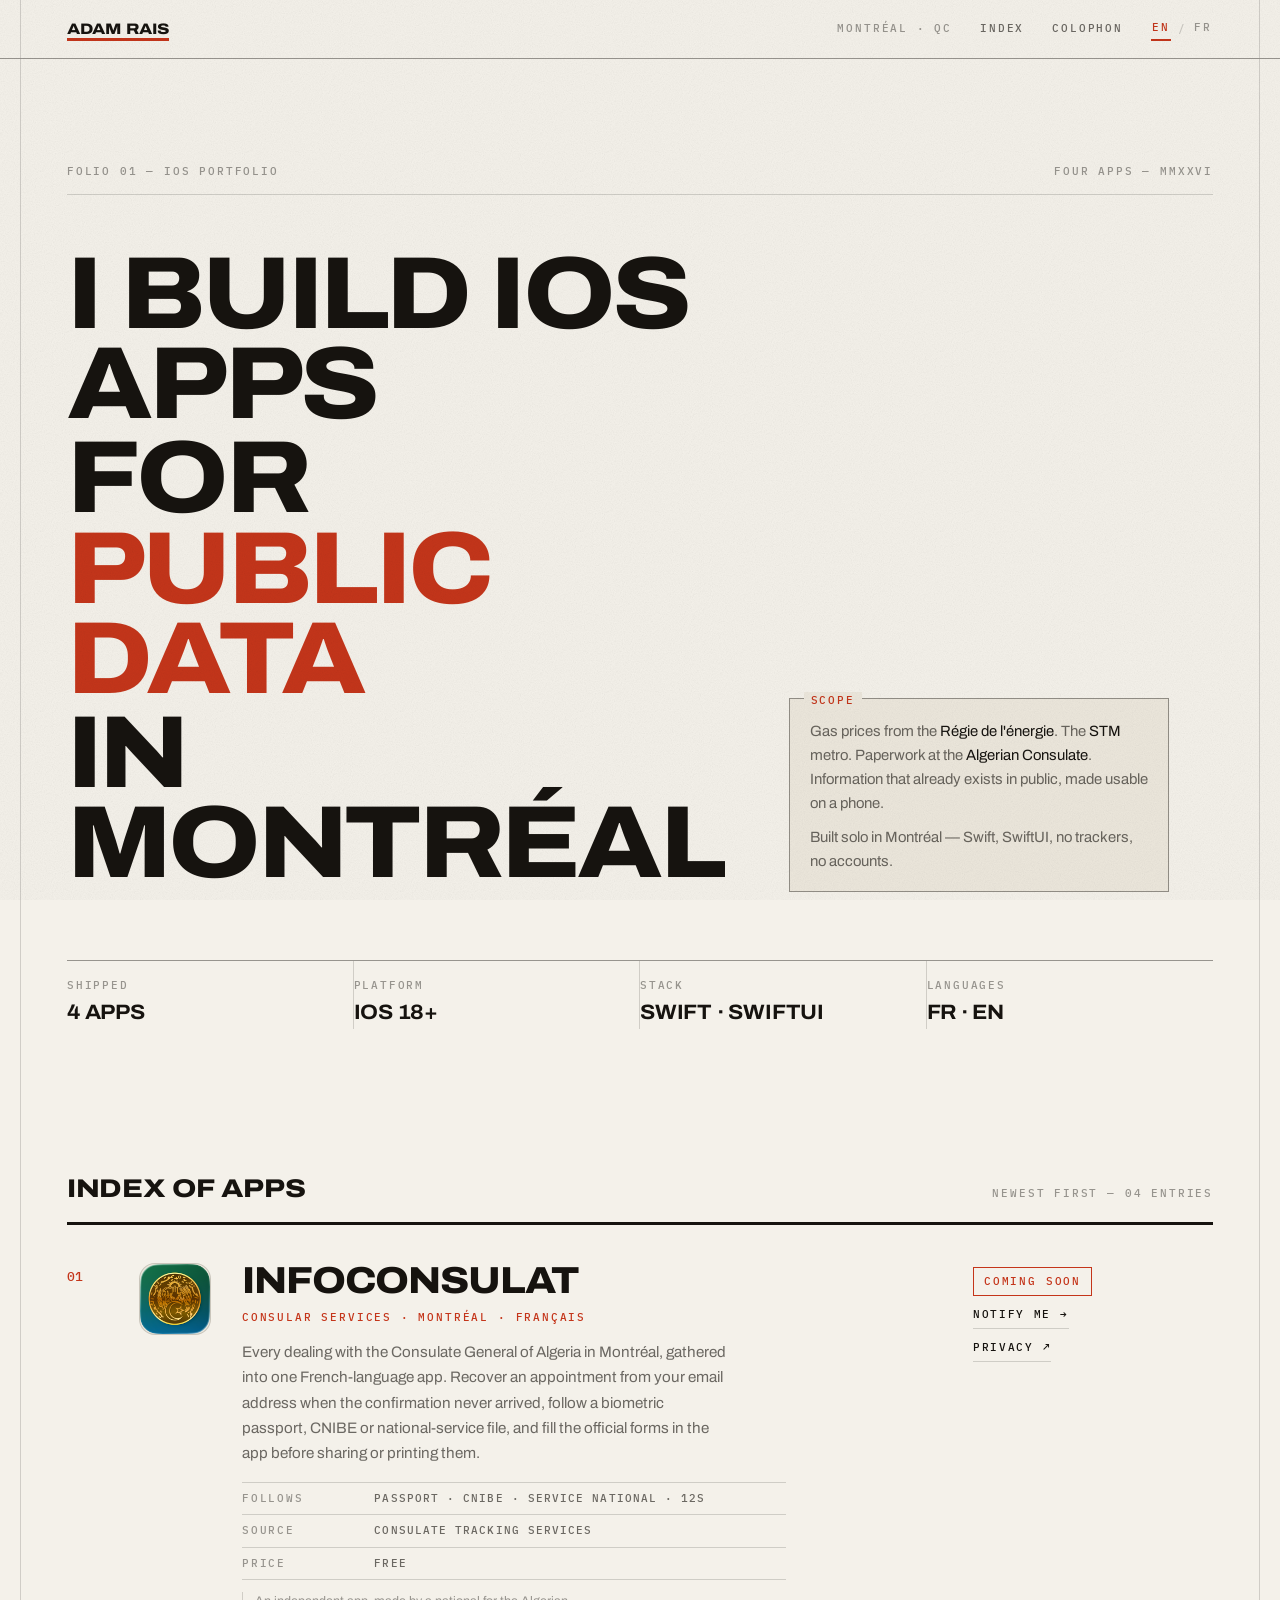
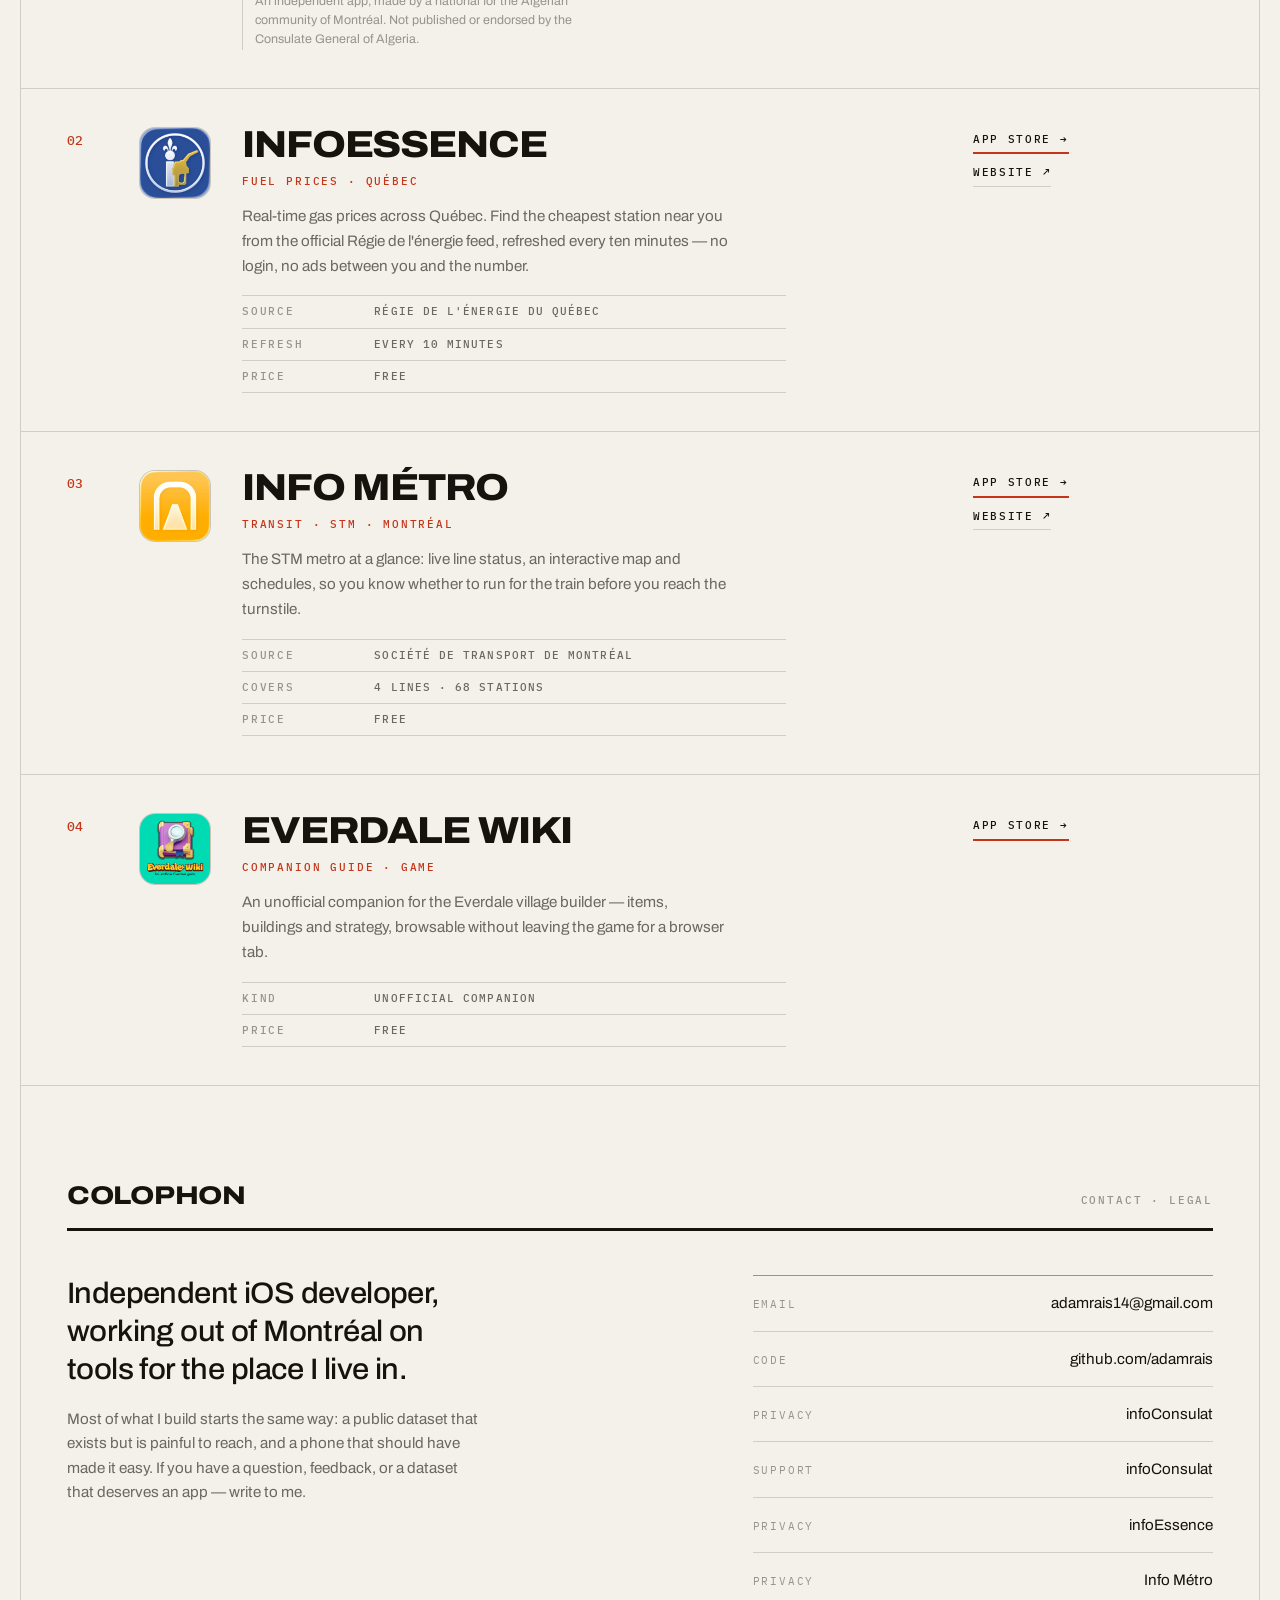
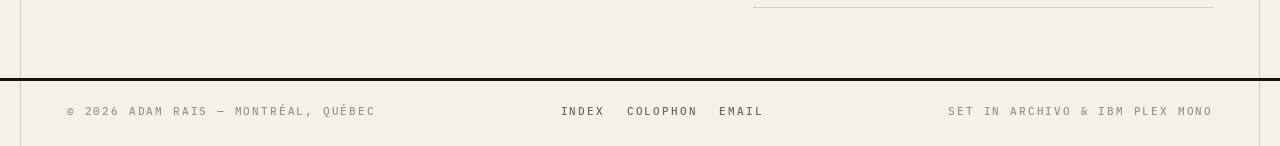
==== commit 3b0e49ec: "Add bilingual site docs for infoConsulat Adds a shared document style and language toggle, plus priv" ====
--- a/index.html
+++ b/index.html
@@ -1,10 +1,10 @@
 <!DOCTYPE html>
-<html lang="en">
+<html lang="en" data-lang="en">
 <head>
   <meta charset="UTF-8" />
   <meta name="viewport" content="width=device-width, initial-scale=1.0" />
   <title>Adam Rais — iOS Developer, Montréal</title>
-  <meta name="description" content="iOS apps by Adam Rais — a Montréal developer turning public data into everyday tools: gas prices in Québec, the STM metro, and Algerian consular paperwork." />
+  <meta name="description" content="iOS apps by Adam Rais — a Montréal developer turning public data into everyday tools: gas prices in Québec, the STM metro, and Algerian consular paperwork. Applications iOS conçues à Montréal." />
   <meta name="theme-color" content="#F4F1EA" />
   <meta property="og:type" content="website" />
   <meta property="og:title" content="Adam Rais — iOS Developer, Montréal" />
@@ -13,6 +13,19 @@
   <link rel="preconnect" href="https://fonts.googleapis.com" />
   <link rel="preconnect" href="https://fonts.gstatic.com" crossorigin />
   <link href="https://fonts.googleapis.com/css2?family=Archivo:wdth,wght@62..125,400..900&family=IBM+Plex+Mono:wght@400;500&display=swap" rel="stylesheet" />
+  <script>
+    /* Settles the language before first paint, so arriving never flashes the
+       wrong one. A stored choice wins; failing that, the browser's own. */
+    (function () {
+      var l;
+      try { l = localStorage.getItem('lang'); } catch (e) {}
+      if (l !== 'fr' && l !== 'en') {
+        l = (navigator.language || 'en').toLowerCase().indexOf('fr') === 0 ? 'fr' : 'en';
+      }
+      document.documentElement.dataset.lang = l;
+      document.documentElement.lang = l === 'fr' ? 'fr-CA' : 'en';
+    })();
+  </script>
   <style>
     *, *::before, *::after { box-sizing: border-box; margin: 0; padding: 0; }
 
@@ -31,6 +44,13 @@
       --mono: 'IBM Plex Mono', ui-monospace, 'SF Mono', Menlo, monospace;
     }
 
+    /* ── Bilingual switch ───────────────────────────────────────
+       Both languages ship in the markup; the inactive one is taken
+       out of the flow. Only ever hidden — never shown — so whatever
+       display the visible twin needs is left untouched.           */
+    html[data-lang="en"] .l-fr,
+    html[data-lang="fr"] .l-en { display: none !important; }
+
     html { scroll-behavior: smooth; -webkit-text-size-adjust: 100%; }
 
     body {
@@ -91,16 +111,21 @@
       white-space: nowrap;
     }
     .mark .rule-under { border-bottom: 3px solid var(--signal); padding-bottom: 1px; }
-    .mast-right { display: flex; align-items: center; gap: clamp(14px, 2.6vw, 30px); }
+    .mast-right { display: flex; align-items: center; gap: clamp(12px, 2.4vw, 28px); }
     .mast-right a { color: var(--ink-60); text-decoration: none; transition: color .2s; }
     .mast-right a:hover, .mast-right a:focus-visible { color: var(--signal); }
     .mast-meta { color: var(--ink-40); }
-    .live { display: inline-flex; align-items: center; gap: 6px; color: var(--ink-40); }
-    .live::before {
-      content: ''; width: 6px; height: 6px; background: var(--signal);
-      animation: pulse 2.4s steps(1, end) infinite;
-    }
-    @keyframes pulse { 0%, 60% { opacity: 1 } 61%, 100% { opacity: .25 } }
+
+    .langs { display: inline-flex; align-items: center; gap: 7px; color: var(--ink-40); }
+    .langs button {
+      font: inherit; letter-spacing: inherit; text-transform: inherit;
+      background: none; border: 0; padding: 2px 1px; cursor: pointer;
+      color: var(--ink-40); border-bottom: 2px solid transparent;
+      transition: color .2s, border-color .2s;
+    }
+    .langs button:hover { color: var(--ink); }
+    .langs button[aria-pressed="true"] { color: var(--signal); border-bottom-color: var(--signal); }
+    .langs .sep { opacity: .45; }
 
     /* ── Hero ──────────────────────────────────────────────────── */
     .hero .wrap { padding-block: clamp(48px, 9vw, 104px) clamp(30px, 5vw, 54px); }
@@ -239,7 +264,7 @@
 
     .facts { border-top: 1px solid var(--hair); margin-top: 16px; max-width: 34rem; transition: border-color .4s ease; }
     .fact { display: flex; gap: 14px; padding: 7px 0; border-bottom: 1px solid var(--hair); color: var(--fg-faint); transition: border-color .4s ease, color .4s ease; }
-    .fact dt { flex: 0 0 6.2rem; }
+    .fact dt { flex: 0 0 7.4rem; }
     .fact dd { color: var(--fg-soft); letter-spacing: .1em; }
 
     .acts { display: flex; flex-direction: column; align-items: flex-start; gap: 10px; padding-top: 4px; }
@@ -249,7 +274,7 @@
       letter-spacing: .15em; text-transform: uppercase; text-decoration: none;
       color: var(--fg); padding-bottom: 4px;
       border-bottom: 1px solid var(--hair);
-      transition: color .25s, border-color .25s, gap .25s;
+      transition: color .25s, border-color .25s;
     }
     .act .arw { transition: transform .25s cubic-bezier(.22,.8,.24,1); }
     .act:hover, .act:focus-visible { color: var(--sig); border-color: var(--sig); }
@@ -272,7 +297,7 @@
       font-weight: 500; font-size: clamp(1.15rem, 2.5vw, 1.85rem);
       line-height: 1.28; letter-spacing: -.02em; max-width: 22ch;
     }
-    .statement + p { margin-top: 18px; color: var(--ink-60); font-size: .95rem; max-width: 46ch; }
+    .say { margin-top: 18px; color: var(--ink-60); font-size: .95rem; max-width: 46ch; }
     .contact { border-top: 1px solid var(--rule-hard); }
     .contact a {
       display: flex; align-items: baseline; justify-content: space-between; gap: 14px;
@@ -297,8 +322,9 @@
 
     /* ── Load choreography ─────────────────────────────────────── */
     .headline .line > span { transform: translateY(105%); animation: rise .95s cubic-bezier(.16,1,.3,1) forwards; }
-    .headline .line:nth-child(2) > span { animation-delay: .09s; }
-    .headline .line:nth-child(3) > span { animation-delay: .18s; }
+    .headline .dl2 > span { animation-delay: .09s; }
+    .headline .dl3 > span { animation-delay: .18s; }
+    .headline .dl4 > span { animation-delay: .27s; }
     @keyframes rise { to { transform: translateY(0); } }
 
     .fade { opacity: 0; animation: fade .8s ease forwards; }
@@ -323,7 +349,7 @@
       .entry-inner { grid-template-columns: 1.9rem minmax(0, 1fr); }
       .glyph { grid-row: 1; grid-column: 2; margin-bottom: 14px; }
       .entry-body { grid-column: 2; }
-      .fact dt { flex-basis: 5.2rem; }
+      .fact dt { flex-basis: 6rem; }
       .headline { font-size: clamp(2.1rem, 11vw, 3.4rem); }
     }
 
@@ -344,7 +370,11 @@
         <span class="mast-meta">Montréal · QC</span>
         <a href="#index">Index</a>
         <a href="#colophon">Colophon</a>
-        <span class="live">Shipping</span>
+        <span class="langs" role="group" aria-label="Language / Langue">
+          <button type="button" data-set-lang="en" aria-pressed="true">EN</button>
+          <span class="sep" aria-hidden="true">/</span>
+          <button type="button" data-set-lang="fr" aria-pressed="false">FR</button>
+        </span>
       </div>
     </div>
   </header>
@@ -355,29 +385,55 @@
       <div class="wrap">
 
         <div class="folio mono fade">
-          <span>Folio 01 — iOS Portfolio</span>
-          <span>Four apps — MMXXVI</span>
+          <span><span class="l-en">Folio 01 — iOS Portfolio</span><span class="l-fr">Folio 01 — Portfolio iOS</span></span>
+          <span><span class="l-en">Four apps — MMXXVI</span><span class="l-fr">Quatre applications — MMXXVI</span></span>
         </div>
 
         <div class="hero-grid">
-          <h1 class="headline">
-            <span class="line"><span>I build iOS apps</span></span>
-            <span class="line"><span>for <span class="hl">public data</span></span></span>
-            <span class="line"><span>in Montréal.</span></span>
-          </h1>
+          <div>
+            <h1 class="headline l-en">
+              <span class="line dl1"><span>I build iOS apps</span></span>
+              <span class="line dl2"><span>for <span class="hl">public data</span></span></span>
+              <span class="line dl3"><span>in Montréal.</span></span>
+            </h1>
+            <h1 class="headline l-fr">
+              <span class="line dl1"><span>Je fais des</span></span>
+              <span class="line dl2"><span>apps iOS pour les</span></span>
+              <span class="line dl3"><span class="hl">données publiques</span></span>
+              <span class="line dl4"><span>à Montréal.</span></span>
+            </h1>
+          </div>
 
           <div class="note fade d1">
-            <span class="note-tag mono">Scope</span>
-            <p>Gas prices from the <em>Régie de l'énergie</em>. The <em>STM</em> metro. Paperwork at the <em>Algerian Consulate</em>. Information that already exists in public, made usable on a phone.</p>
-            <p>Built solo in Montréal — Swift, SwiftUI, no trackers, no accounts.</p>
+            <span class="note-tag mono"><span class="l-en">Scope</span><span class="l-fr">Champ</span></span>
+            <div class="l-en">
+              <p>Gas prices from the <em>Régie de l'énergie</em>. The <em>STM</em> metro. Paperwork at the <em>Algerian Consulate</em>. Information that already exists in public, made usable on a phone.</p>
+              <p>Built solo in Montréal — Swift, SwiftUI, no trackers, no accounts.</p>
+            </div>
+            <div class="l-fr">
+              <p>Les prix de l'essence de la <em>Régie de l'énergie</em>. Le métro de la <em>STM</em>. Les démarches du <em>Consulat d'Algérie</em>. De l'information déjà publique, rendue utilisable sur un téléphone.</p>
+              <p>Conçu seul à Montréal — Swift, SwiftUI, sans traqueurs, sans comptes.</p>
+            </div>
           </div>
         </div>
 
         <dl class="stats mono fade d2">
-          <div class="stat"><dt class="k">Shipped</dt><dd class="v">4 apps</dd></div>
-          <div class="stat"><dt class="k">Platform</dt><dd class="v">iOS 18+</dd></div>
-          <div class="stat"><dt class="k">Stack</dt><dd class="v">Swift · SwiftUI</dd></div>
-          <div class="stat"><dt class="k">Langues</dt><dd class="v">FR · EN</dd></div>
+          <div class="stat">
+            <dt class="k"><span class="l-en">Shipped</span><span class="l-fr">Publiées</span></dt>
+            <dd class="v">4 apps</dd>
+          </div>
+          <div class="stat">
+            <dt class="k"><span class="l-en">Platform</span><span class="l-fr">Plateforme</span></dt>
+            <dd class="v">iOS 18+</dd>
+          </div>
+          <div class="stat">
+            <dt class="k"><span class="l-en">Stack</span><span class="l-fr">Technologie</span></dt>
+            <dd class="v">Swift · SwiftUI</dd>
+          </div>
+          <div class="stat">
+            <dt class="k"><span class="l-en">Languages</span><span class="l-fr">Langues</span></dt>
+            <dd class="v">FR · EN</dd>
+          </div>
         </dl>
 
       </div>
@@ -386,29 +442,37 @@
     <section class="index" id="index">
       <div class="wrap">
         <div class="band-head">
-          <h2>Index of apps</h2>
-          <span class="mono">Newest first — 04 entries</span>
+          <h2><span class="l-en">Index of apps</span><span class="l-fr">Index des applications</span></h2>
+          <span class="mono"><span class="l-en">Newest first — 04 entries</span><span class="l-fr">Les plus récentes d'abord — 04 entrées</span></span>
         </div>
 
         <!-- 01 ─────────────────────────────────────────────────── -->
         <article class="entry bleed">
           <div class="entry-inner">
             <div class="num">01</div>
-            <div class="glyph"><img src="assets/infoconsulat-icon.png" alt="infoConsulat app icon" width="72" height="72" loading="lazy" /></div>
+            <div class="glyph"><img src="assets/infoconsulat-icon.png" alt="infoConsulat" width="72" height="72" loading="lazy" /></div>
             <div class="entry-body">
               <h3 class="entry-name">infoConsulat</h3>
-              <span class="role mono">Consular services · Montréal · Français</span>
-              <p class="entry-desc">Every dealing with the Consulate General of Algeria in Montréal, gathered into one French-language app. Recover an appointment from your email address when the confirmation never arrived, follow a biometric passport, CNIBE or national-service file, and fill the official forms in the app before sharing or printing them.</p>
-              <dl class="facts mono">
+              <span class="role mono"><span class="l-en">Consular services · Montréal · Français</span><span class="l-fr">Démarches consulaires · Montréal</span></span>
+              <p class="entry-desc l-en">Every dealing with the Consulate General of Algeria in Montréal, gathered into one French-language app. Recover an appointment from your email address when the confirmation never arrived, follow a biometric passport, CNIBE or national-service file, and fill the official forms in the app before sharing or printing them.</p>
+              <p class="entry-desc l-fr">Toutes les démarches du Consulat Général d'Algérie à Montréal réunies dans une seule application, en français. Retrouvez un rendez-vous à partir de votre adresse courriel quand la confirmation n'est jamais arrivée, suivez un dossier de passeport biométrique, de CNIBE ou votre position vis-à-vis du service national, et remplissez les formulaires officiels dans l'application avant de les partager ou de les imprimer.</p>
+              <dl class="facts mono l-en">
                 <div class="fact"><dt>Follows</dt><dd>Passport · CNIBE · Service national · 12S</dd></div>
                 <div class="fact"><dt>Source</dt><dd>Consulate tracking services</dd></div>
                 <div class="fact"><dt>Price</dt><dd>Free</dd></div>
               </dl>
-              <p class="footnote">An independent app, made by a national for the Algerian community of Montréal. Not published or endorsed by the Consulate General of Algeria.</p>
+              <dl class="facts mono l-fr">
+                <div class="fact"><dt>Suit</dt><dd>Passeport · CNIBE · Service national · 12S</dd></div>
+                <div class="fact"><dt>Source</dt><dd>Services de suivi du Consulat</dd></div>
+                <div class="fact"><dt>Prix</dt><dd>Gratuit</dd></div>
+              </dl>
+              <p class="footnote l-en">An independent app, made by a national for the Algerian community of Montréal. Not published or endorsed by the Consulate General of Algeria.</p>
+              <p class="footnote l-fr">Application indépendante, réalisée par un ressortissant pour la communauté algérienne de Montréal. Ni éditée ni approuvée par le Consulat Général d'Algérie.</p>
             </div>
             <div class="acts">
-              <span class="chip mono">Coming soon</span>
-              <a class="act" href="mailto:adamrais14@gmail.com?subject=infoConsulat%20—%20notify%20me%20at%20launch">Notify me <span class="arw">→</span></a>
+              <span class="chip mono"><span class="l-en">Coming soon</span><span class="l-fr">Bientôt disponible</span></span>
+              <a class="act" href="mailto:adamrais14@gmail.com?subject=infoConsulat"><span class="l-en">Notify me</span><span class="l-fr">Prévenez-moi</span> <span class="arw">→</span></a>
+              <a class="act" href="privacy-infoconsulat.html"><span class="l-en">Privacy</span><span class="l-fr">Confidentialité</span> <span class="arw">↗</span></a>
             </div>
           </div>
         </article>
@@ -417,20 +481,26 @@
         <article class="entry bleed">
           <div class="entry-inner">
             <div class="num">02</div>
-            <div class="glyph"><img src="assets/infoessence-icon.png" alt="infoEssence app icon" width="72" height="72" loading="lazy" /></div>
+            <div class="glyph"><img src="assets/infoessence-icon.png" alt="infoEssence" width="72" height="72" loading="lazy" /></div>
             <div class="entry-body">
               <h3 class="entry-name">infoEssence</h3>
-              <span class="role mono">Fuel prices · Québec</span>
-              <p class="entry-desc">Real-time gas prices across Québec. Find the cheapest station near you from the official Régie de l'énergie feed, refreshed every ten minutes — no login, no ads between you and the number.</p>
-              <dl class="facts mono">
+              <span class="role mono"><span class="l-en">Fuel prices · Québec</span><span class="l-fr">Prix de l'essence · Québec</span></span>
+              <p class="entry-desc l-en">Real-time gas prices across Québec. Find the cheapest station near you from the official Régie de l'énergie feed, refreshed every ten minutes — no login, no ads between you and the number.</p>
+              <p class="entry-desc l-fr">Les prix de l'essence en temps réel partout au Québec. Trouvez la station la moins chère près de vous à partir des données officielles de la Régie de l'énergie, actualisées toutes les dix minutes — sans compte, sans publicité entre vous et le prix.</p>
+              <dl class="facts mono l-en">
                 <div class="fact"><dt>Source</dt><dd>Régie de l'énergie du Québec</dd></div>
                 <div class="fact"><dt>Refresh</dt><dd>Every 10 minutes</dd></div>
                 <div class="fact"><dt>Price</dt><dd>Free</dd></div>
               </dl>
+              <dl class="facts mono l-fr">
+                <div class="fact"><dt>Source</dt><dd>Régie de l'énergie du Québec</dd></div>
+                <div class="fact"><dt>Actualisation</dt><dd>Toutes les 10 minutes</dd></div>
+                <div class="fact"><dt>Prix</dt><dd>Gratuit</dd></div>
+              </dl>
             </div>
             <div class="acts">
               <a class="act act-primary" href="https://apps.apple.com/ca/app/infoessence/id6761513458?l=fr-CA" target="_blank" rel="noopener">App Store <span class="arw">→</span></a>
-              <a class="act" href="https://infoessence.up.railway.app/index.html" target="_blank" rel="noopener">Website <span class="arw">↗</span></a>
+              <a class="act" href="https://infoessence.up.railway.app/index.html" target="_blank" rel="noopener"><span class="l-en">Website</span><span class="l-fr">Site web</span> <span class="arw">↗</span></a>
             </div>
           </div>
         </article>
@@ -439,20 +509,26 @@
         <article class="entry bleed">
           <div class="entry-inner">
             <div class="num">03</div>
-            <div class="glyph"><img src="assets/infometro-icon.png" alt="Info Métro app icon" width="72" height="72" loading="lazy" /></div>
+            <div class="glyph"><img src="assets/infometro-icon.png" alt="Info Métro" width="72" height="72" loading="lazy" /></div>
             <div class="entry-body">
               <h3 class="entry-name">Info Métro</h3>
-              <span class="role mono">Transit · STM · Montréal</span>
-              <p class="entry-desc">The STM metro at a glance: live line status, an interactive map and schedules, so you know whether to run for the train before you reach the turnstile.</p>
-              <dl class="facts mono">
+              <span class="role mono"><span class="l-en">Transit · STM · Montréal</span><span class="l-fr">Transport · STM · Montréal</span></span>
+              <p class="entry-desc l-en">The STM metro at a glance: live line status, an interactive map and schedules, so you know whether to run for the train before you reach the turnstile.</p>
+              <p class="entry-desc l-fr">Le métro de la STM d'un coup d'œil : l'état des lignes en direct, une carte interactive et les horaires, pour savoir s'il faut courir avant même d'arriver au tourniquet.</p>
+              <dl class="facts mono l-en">
                 <div class="fact"><dt>Source</dt><dd>Société de transport de Montréal</dd></div>
                 <div class="fact"><dt>Covers</dt><dd>4 lines · 68 stations</dd></div>
                 <div class="fact"><dt>Price</dt><dd>Free</dd></div>
               </dl>
+              <dl class="facts mono l-fr">
+                <div class="fact"><dt>Source</dt><dd>Société de transport de Montréal</dd></div>
+                <div class="fact"><dt>Couverture</dt><dd>4 lignes · 68 stations</dd></div>
+                <div class="fact"><dt>Prix</dt><dd>Gratuit</dd></div>
+              </dl>
             </div>
             <div class="acts">
               <a class="act act-primary" href="https://apps.apple.com/ca/app/infometro/id6757133462?l=fr-CA" target="_blank" rel="noopener">App Store <span class="arw">→</span></a>
-              <a class="act" href="https://adamrais.github.io/MontrealMetroApp-website/" target="_blank" rel="noopener">Website <span class="arw">↗</span></a>
+              <a class="act" href="https://adamrais.github.io/MontrealMetroApp-website/" target="_blank" rel="noopener"><span class="l-en">Website</span><span class="l-fr">Site web</span> <span class="arw">↗</span></a>
             </div>
           </div>
         </article>
@@ -461,14 +537,19 @@
         <article class="entry bleed">
           <div class="entry-inner">
             <div class="num">04</div>
-            <div class="glyph"><img src="assets/everdale-icon.png" alt="Everdale Wiki app icon" width="72" height="72" loading="lazy" /></div>
+            <div class="glyph"><img src="assets/everdale-icon.png" alt="Everdale Wiki" width="72" height="72" loading="lazy" /></div>
             <div class="entry-body">
               <h3 class="entry-name">Everdale Wiki</h3>
-              <span class="role mono">Companion guide · Game</span>
-              <p class="entry-desc">An unofficial companion for the Everdale village builder — items, buildings and strategy, browsable without leaving the game for a browser tab.</p>
-              <dl class="facts mono">
+              <span class="role mono"><span class="l-en">Companion guide · Game</span><span class="l-fr">Guide compagnon · Jeu</span></span>
+              <p class="entry-desc l-en">An unofficial companion for the Everdale village builder — items, buildings and strategy, browsable without leaving the game for a browser tab.</p>
+              <p class="entry-desc l-fr">Un compagnon non officiel pour le jeu de village Everdale — objets, bâtiments et stratégies, consultables sans quitter le jeu pour un onglet de navigateur.</p>
+              <dl class="facts mono l-en">
                 <div class="fact"><dt>Kind</dt><dd>Unofficial companion</dd></div>
                 <div class="fact"><dt>Price</dt><dd>Free</dd></div>
+              </dl>
+              <dl class="facts mono l-fr">
+                <div class="fact"><dt>Type</dt><dd>Compagnon non officiel</dd></div>
+                <div class="fact"><dt>Prix</dt><dd>Gratuit</dd></div>
               </dl>
             </div>
             <div class="acts">
@@ -484,30 +565,40 @@
       <div class="wrap">
         <div class="band-head">
           <h2>Colophon</h2>
-          <span class="mono">Contact · Legal</span>
+          <span class="mono"><span class="l-en">Contact · Legal</span><span class="l-fr">Contact · Mentions</span></span>
         </div>
 
         <div class="colophon-grid">
           <div>
-            <p class="statement">Independent iOS developer, working out of Montréal on tools for the place I live in.</p>
-            <p>Most of what I build starts the same way: a public dataset that exists but is painful to reach, and a phone that should have made it easy. If you have a question, feedback, or a dataset that deserves an app — write to me.</p>
+            <p class="statement l-en">Independent iOS developer, working out of Montréal on tools for the place I live in.</p>
+            <p class="statement l-fr">Développeur iOS indépendant, à Montréal, qui fabrique des outils pour la ville où il vit.</p>
+            <p class="say l-en">Most of what I build starts the same way: a public dataset that exists but is painful to reach, and a phone that should have made it easy. If you have a question, feedback, or a dataset that deserves an app — write to me.</p>
+            <p class="say l-fr">La plupart de mes projets commencent pareil : un jeu de données publiques qui existe déjà mais reste pénible à atteindre, et un téléphone qui aurait dû rendre la chose simple. Une question, un commentaire, un jeu de données qui mérite une application — écrivez-moi.</p>
           </div>
 
           <nav class="contact">
             <a href="mailto:adamrais14@gmail.com">
-              <span class="who">Email</span>
+              <span class="who"><span class="l-en">Email</span><span class="l-fr">Courriel</span></span>
               <span class="what">adamrais14@gmail.com</span>
             </a>
             <a href="https://github.com/adamrais" target="_blank" rel="noopener">
               <span class="who">Code</span>
               <span class="what">github.com/adamrais</span>
             </a>
+            <a href="privacy-infoconsulat.html">
+              <span class="who"><span class="l-en">Privacy</span><span class="l-fr">Confidentialité</span></span>
+              <span class="what">infoConsulat</span>
+            </a>
+            <a href="support-infoconsulat.html">
+              <span class="who"><span class="l-en">Support</span><span class="l-fr">Assistance</span></span>
+              <span class="what">infoConsulat</span>
+            </a>
             <a href="https://infoessence.up.railway.app/privacy.html" target="_blank" rel="noopener">
-              <span class="who">Privacy</span>
+              <span class="who"><span class="l-en">Privacy</span><span class="l-fr">Confidentialité</span></span>
               <span class="what">infoEssence</span>
             </a>
             <a href="https://adamrais.github.io/MontrealMetroApp-website/privacy.html" target="_blank" rel="noopener">
-              <span class="who">Privacy</span>
+              <span class="who"><span class="l-en">Privacy</span><span class="l-fr">Confidentialité</span></span>
               <span class="what">Info Métro</span>
             </a>
           </nav>
@@ -523,11 +614,34 @@
       <ul class="foot-links">
         <li><a href="#index">Index</a></li>
         <li><a href="#colophon">Colophon</a></li>
-        <li><a href="mailto:adamrais14@gmail.com">Email</a></li>
+        <li><a href="mailto:adamrais14@gmail.com"><span class="l-en">Email</span><span class="l-fr">Courriel</span></a></li>
       </ul>
-      <span>Set in Archivo &amp; IBM Plex Mono</span>
+      <span><span class="l-en">Set in Archivo &amp; IBM Plex Mono</span><span class="l-fr">Composé en Archivo et IBM Plex Mono</span></span>
     </div>
   </footer>
 
+  <script>
+    (function () {
+      var buttons = Array.prototype.slice.call(document.querySelectorAll('[data-set-lang]'));
+
+      function apply(l) {
+        document.documentElement.dataset.lang = l;
+        document.documentElement.lang = l === 'fr' ? 'fr-CA' : 'en';
+        try { localStorage.setItem('lang', l); } catch (e) {}
+        buttons.forEach(function (b) {
+          b.setAttribute('aria-pressed', String(b.getAttribute('data-set-lang') === l));
+        });
+      }
+
+      buttons.forEach(function (b) {
+        b.addEventListener('click', function () { apply(b.getAttribute('data-set-lang')); });
+      });
+
+      // The head script already settled the language; re-run so the buttons
+      // agree with what is on screen and the choice is written down.
+      apply(document.documentElement.getAttribute('data-lang') === 'fr' ? 'fr' : 'en');
+    })();
+  </script>
+
 </body>
 </html>
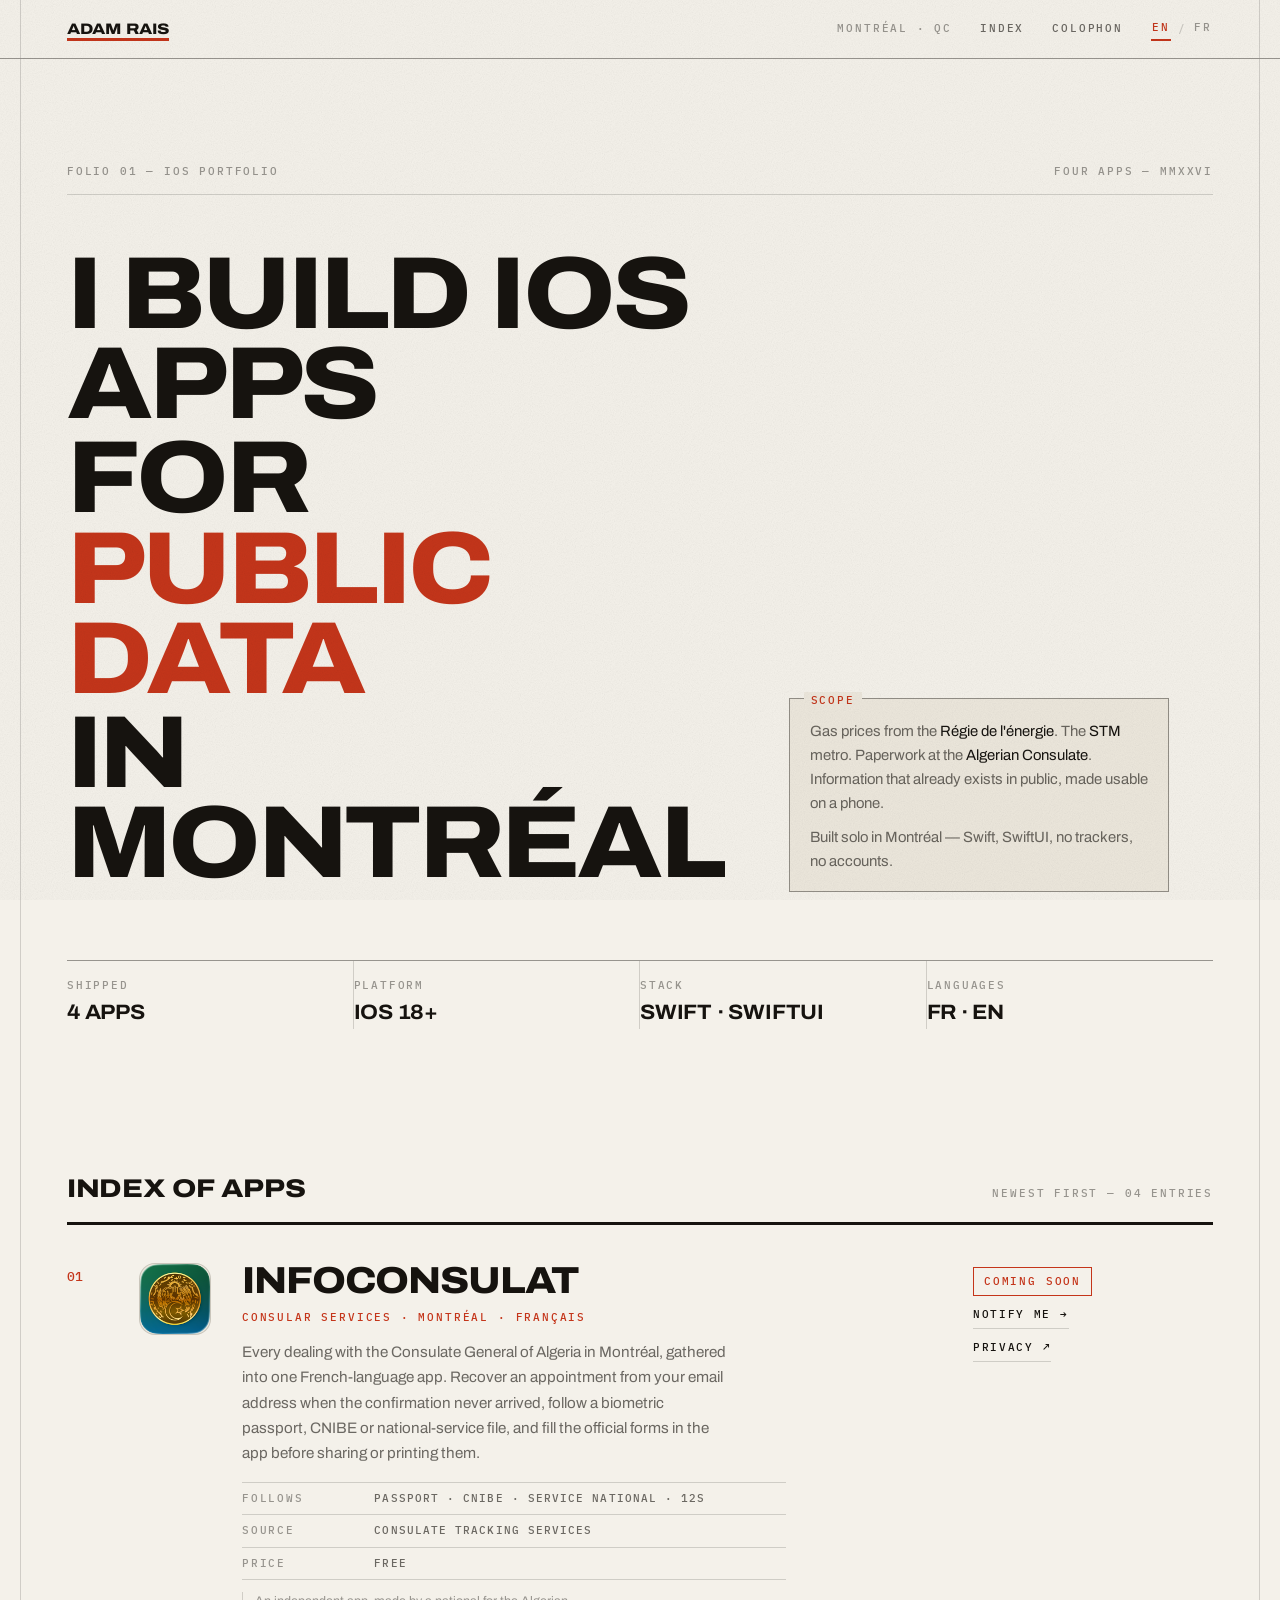
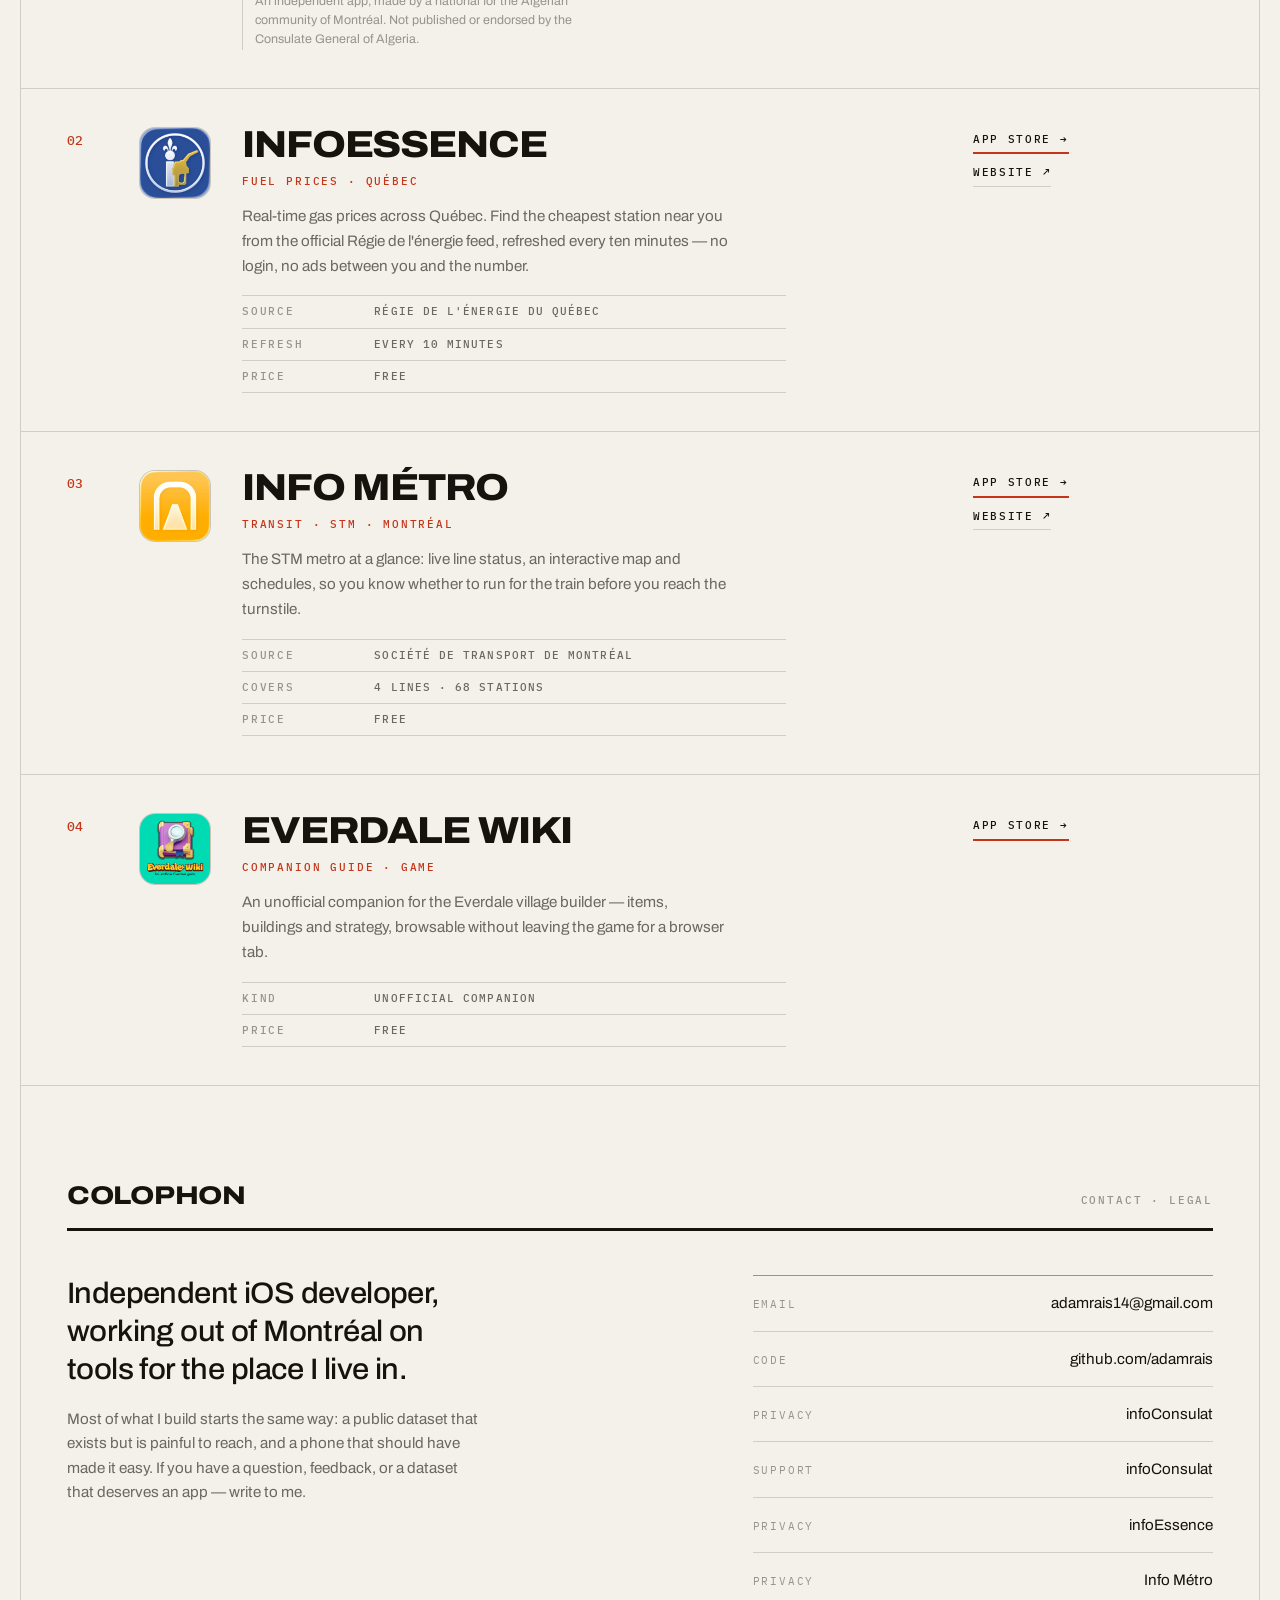
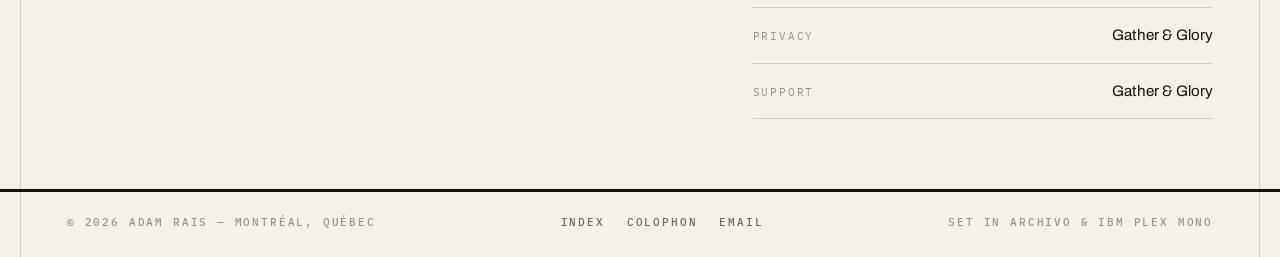
==== commit 123f783c: "Add Gather & Glory privacy policy and support pages Co-Authored-By: Claude Opus 5.5 <noreply@anthrop" ====
--- a/index.html
+++ b/index.html
@@ -601,6 +601,14 @@
               <span class="who"><span class="l-en">Privacy</span><span class="l-fr">Confidentialité</span></span>
               <span class="what">Info Métro</span>
             </a>
+            <a href="privacy-gatherandglory.html">
+              <span class="who"><span class="l-en">Privacy</span><span class="l-fr">Confidentialité</span></span>
+              <span class="what">Gather &amp; Glory</span>
+            </a>
+            <a href="support-gatherandglory.html">
+              <span class="who"><span class="l-en">Support</span><span class="l-fr">Assistance</span></span>
+              <span class="what">Gather &amp; Glory</span>
+            </a>
           </nav>
         </div>
       </div>
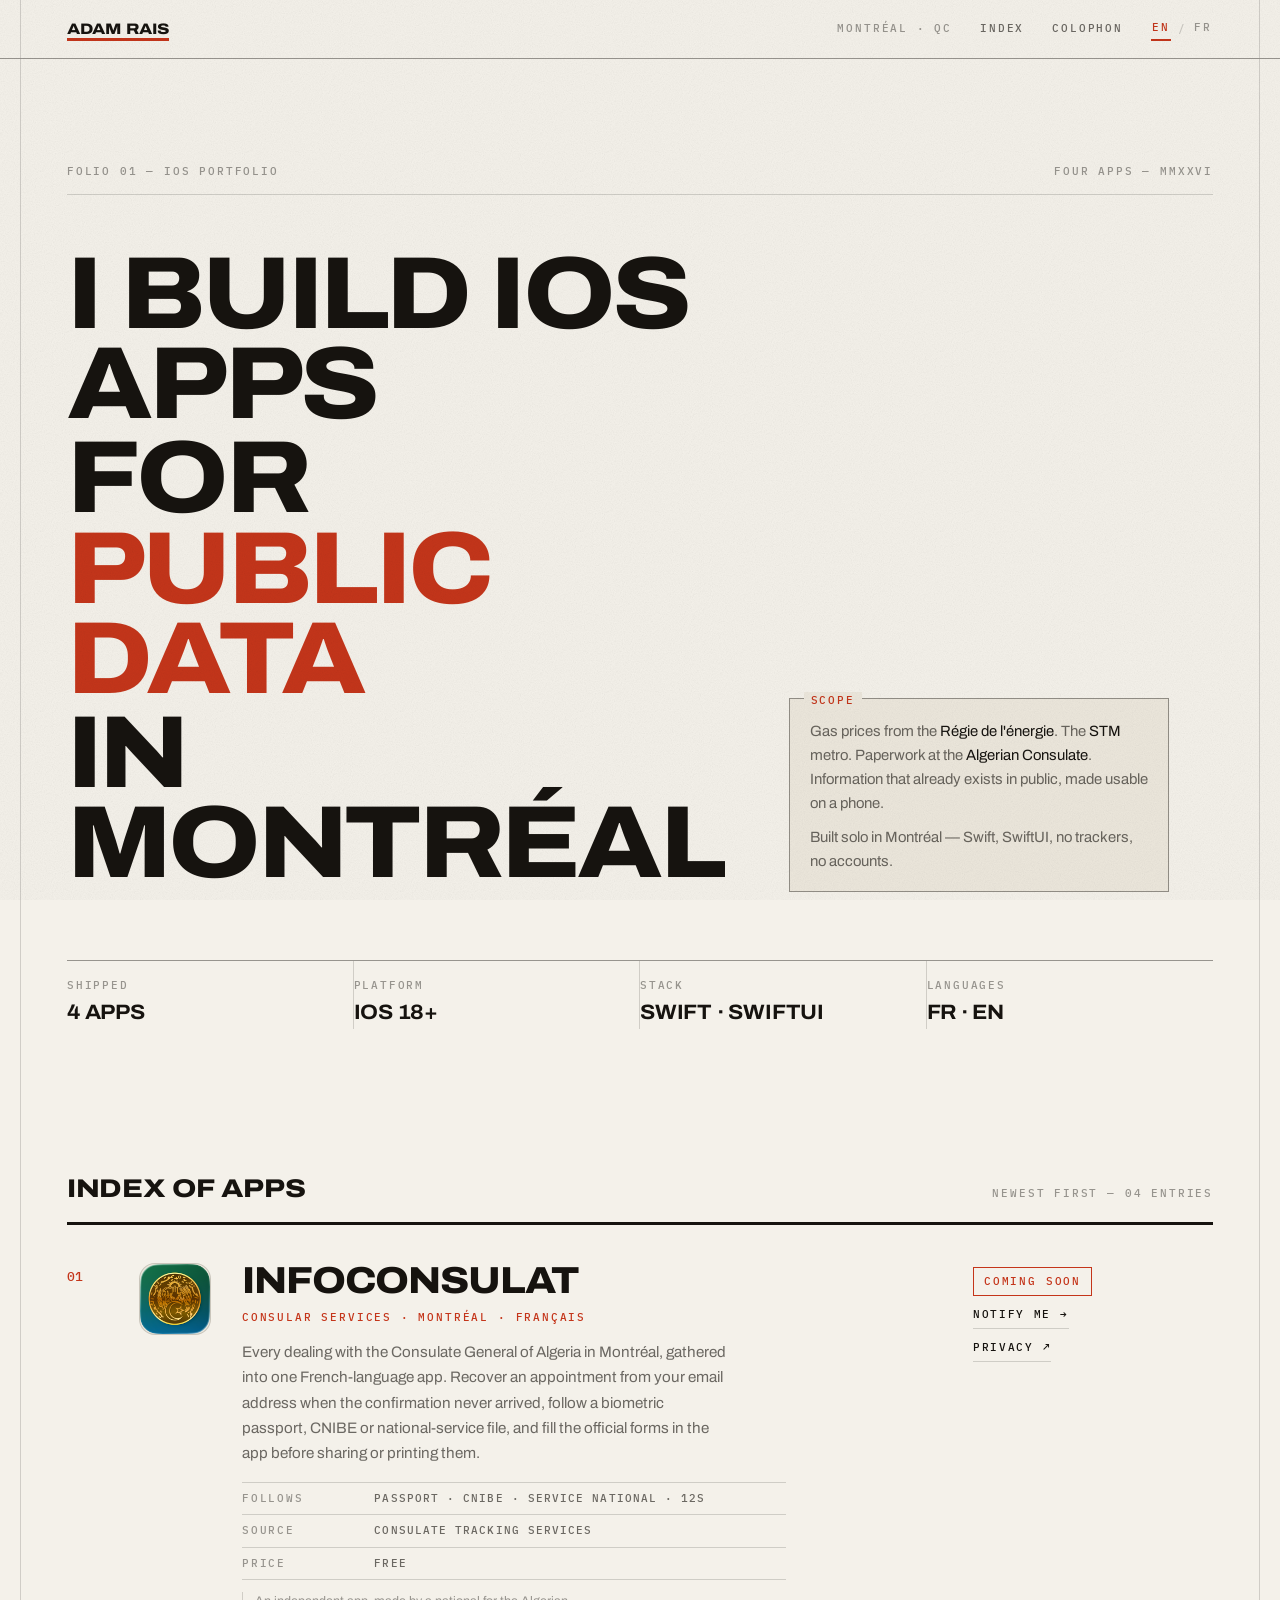
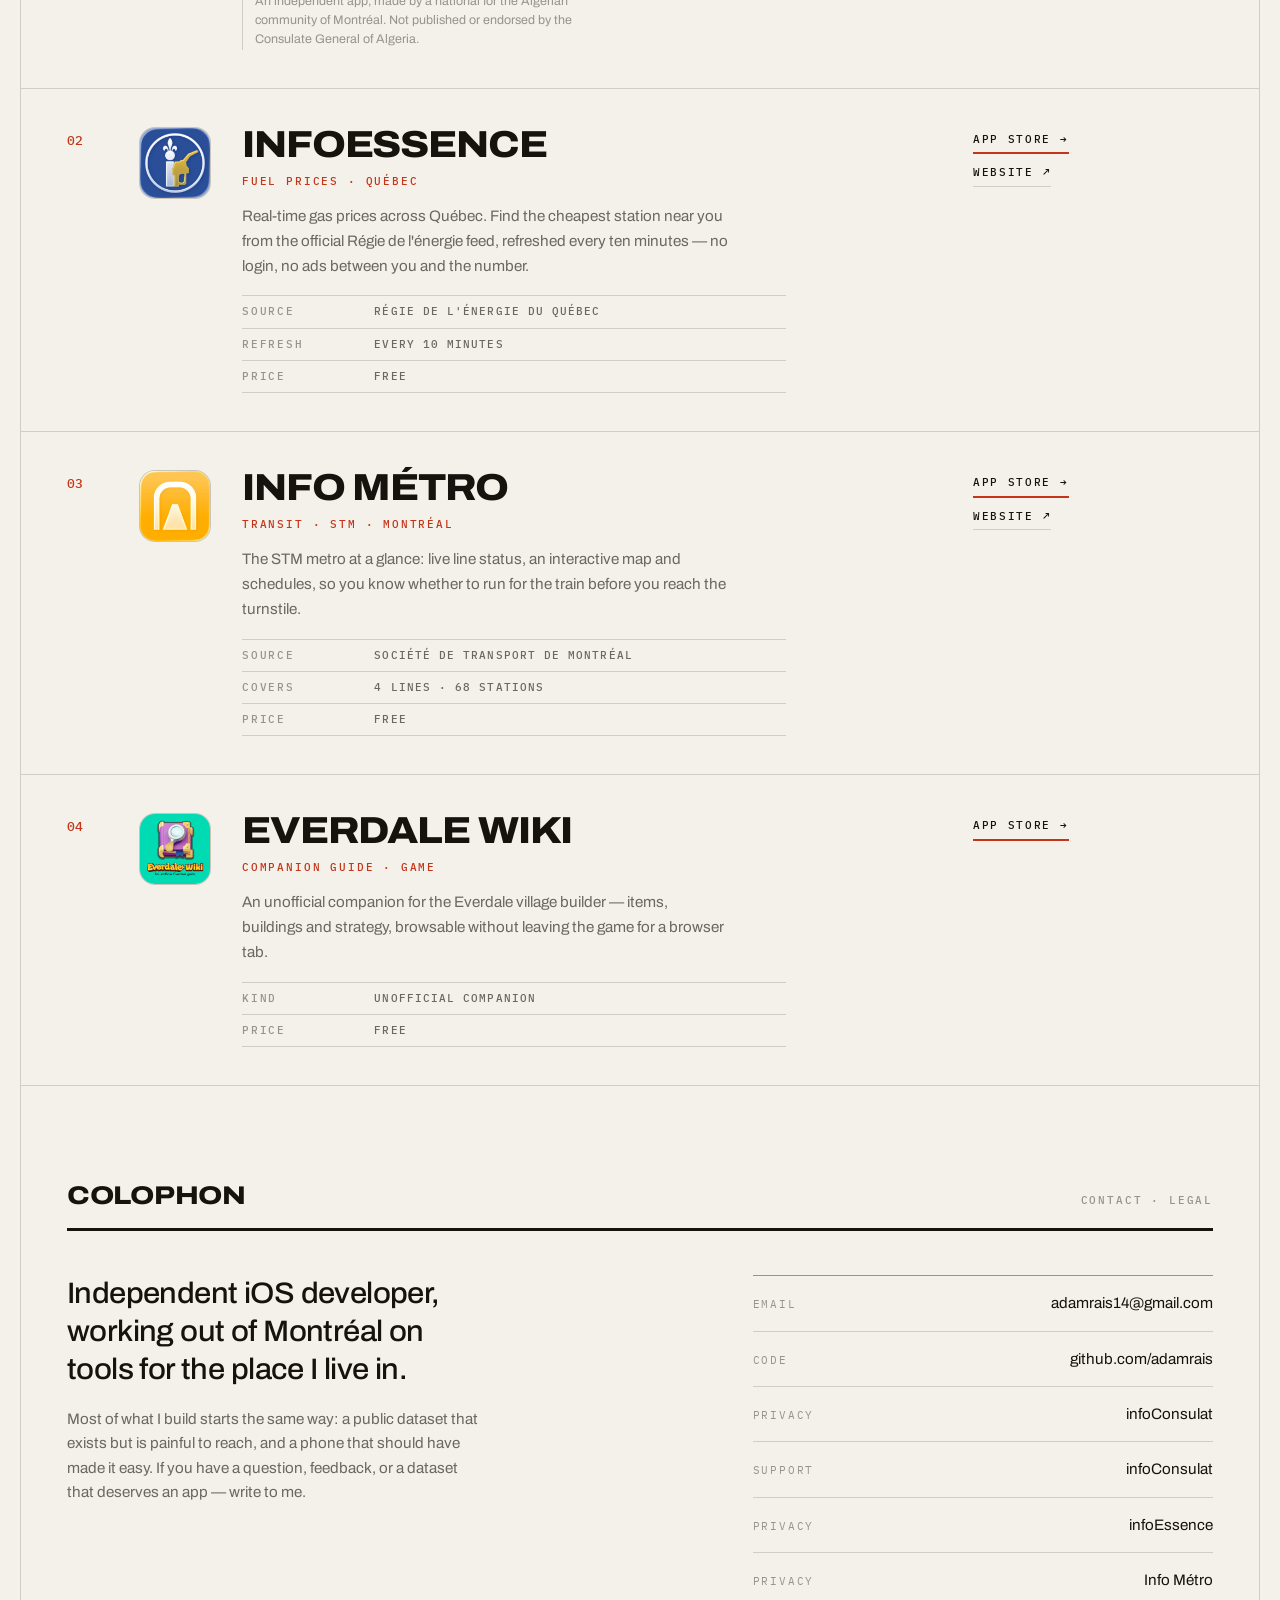
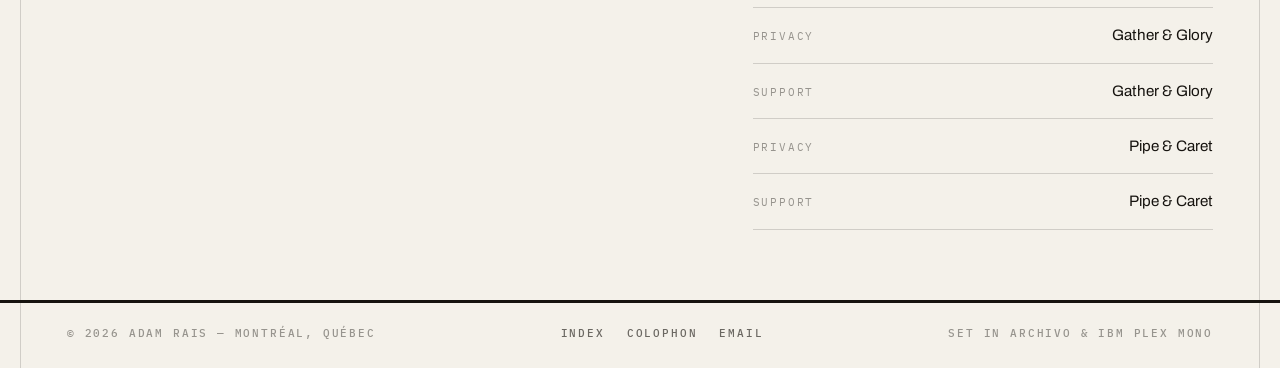
==== commit d1093f44: "Add Pipe & Caret privacy policy and support pages Bilingual (EN/FR) pages in the site's document sty" ====
--- a/index.html
+++ b/index.html
@@ -609,6 +609,14 @@
               <span class="who"><span class="l-en">Support</span><span class="l-fr">Assistance</span></span>
               <span class="what">Gather &amp; Glory</span>
             </a>
+            <a href="privacy-pipeandcaret.html">
+              <span class="who"><span class="l-en">Privacy</span><span class="l-fr">Confidentialité</span></span>
+              <span class="what">Pipe &amp; Caret</span>
+            </a>
+            <a href="support-pipeandcaret.html">
+              <span class="who"><span class="l-en">Support</span><span class="l-fr">Assistance</span></span>
+              <span class="what">Pipe &amp; Caret</span>
+            </a>
           </nav>
         </div>
       </div>
